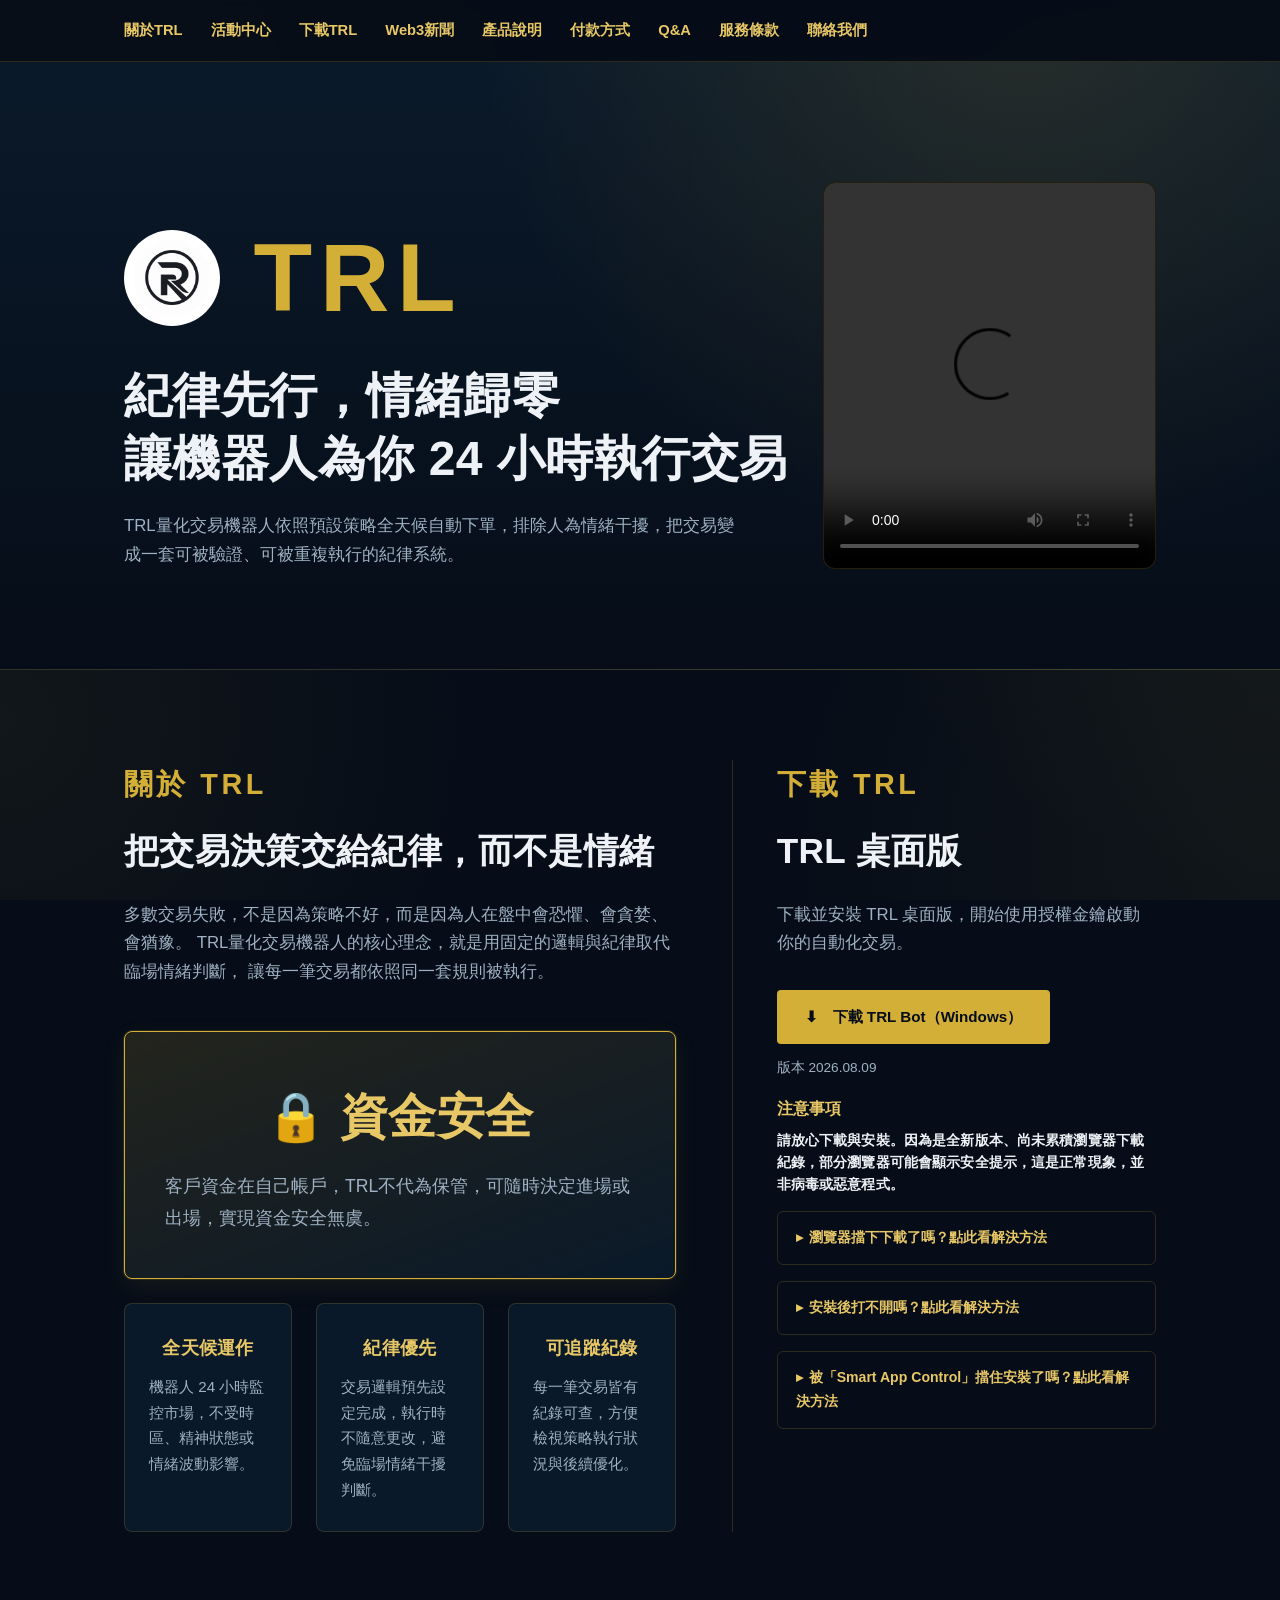
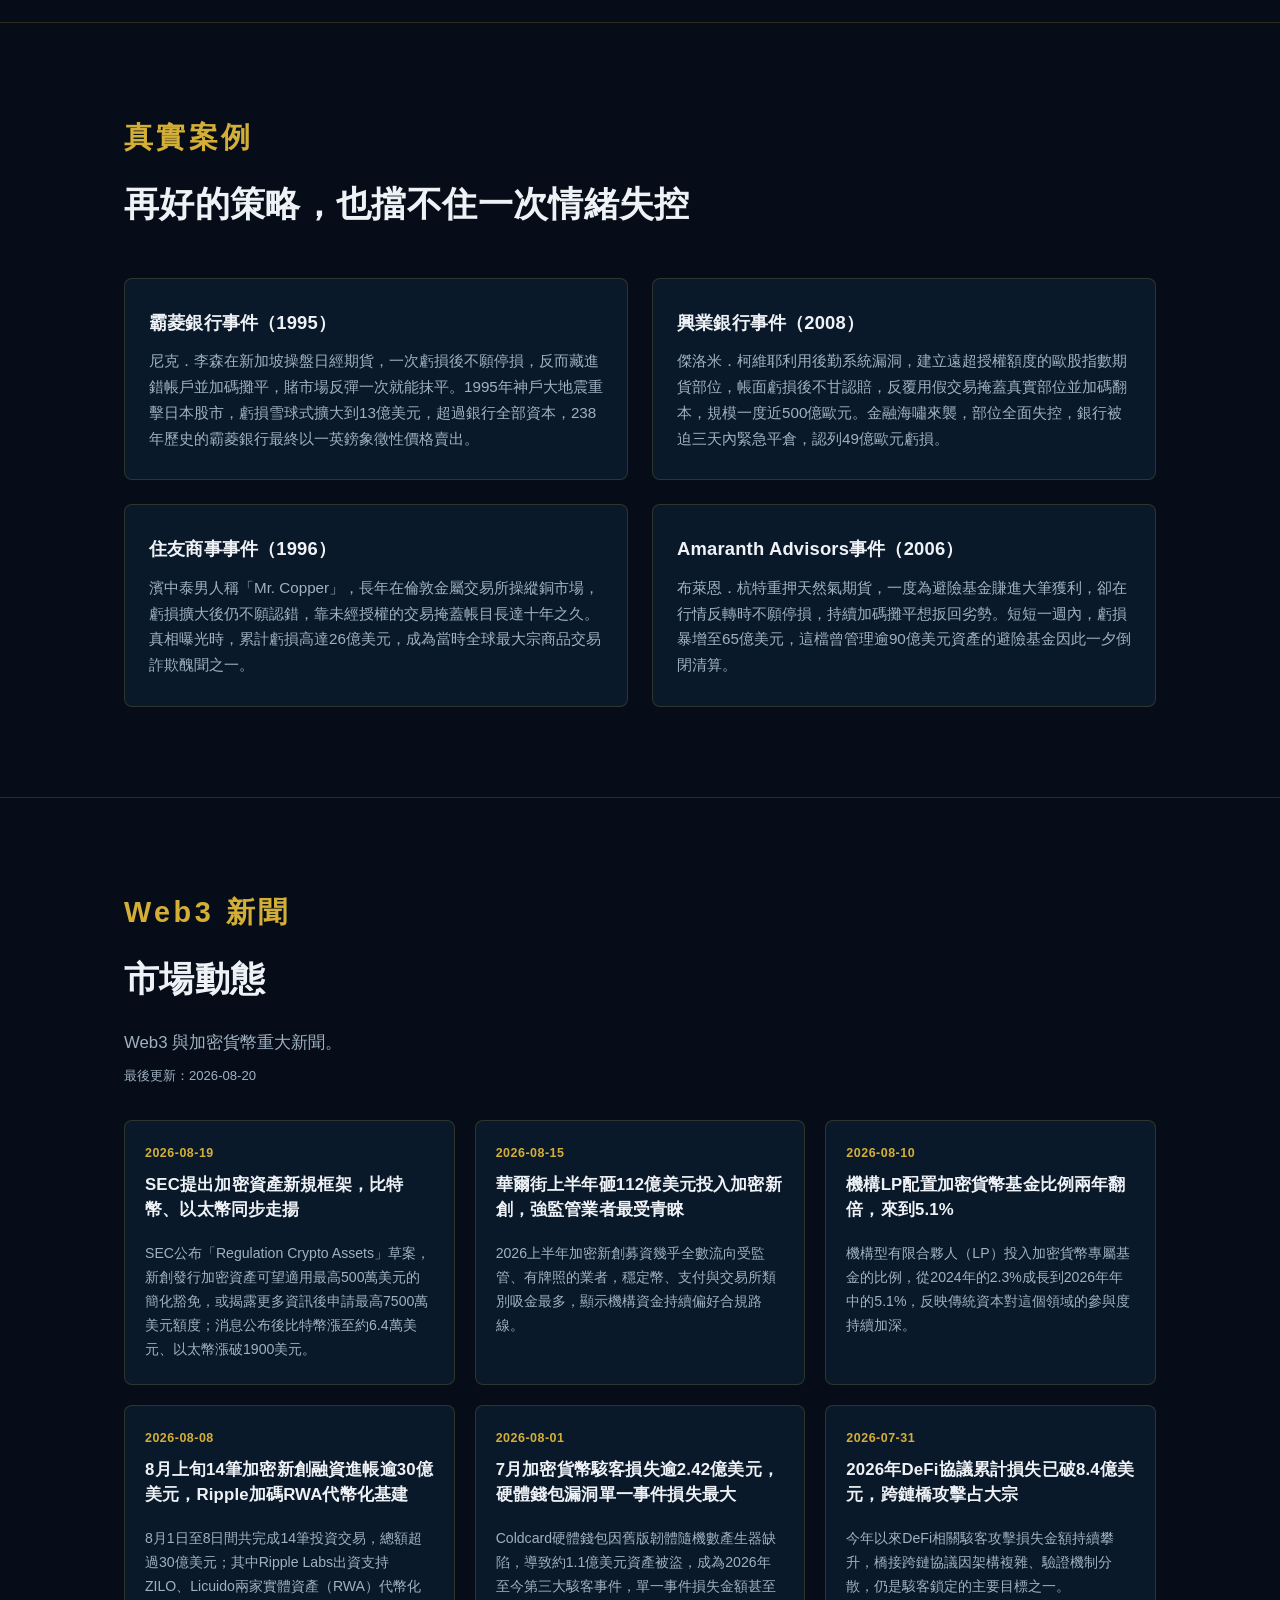
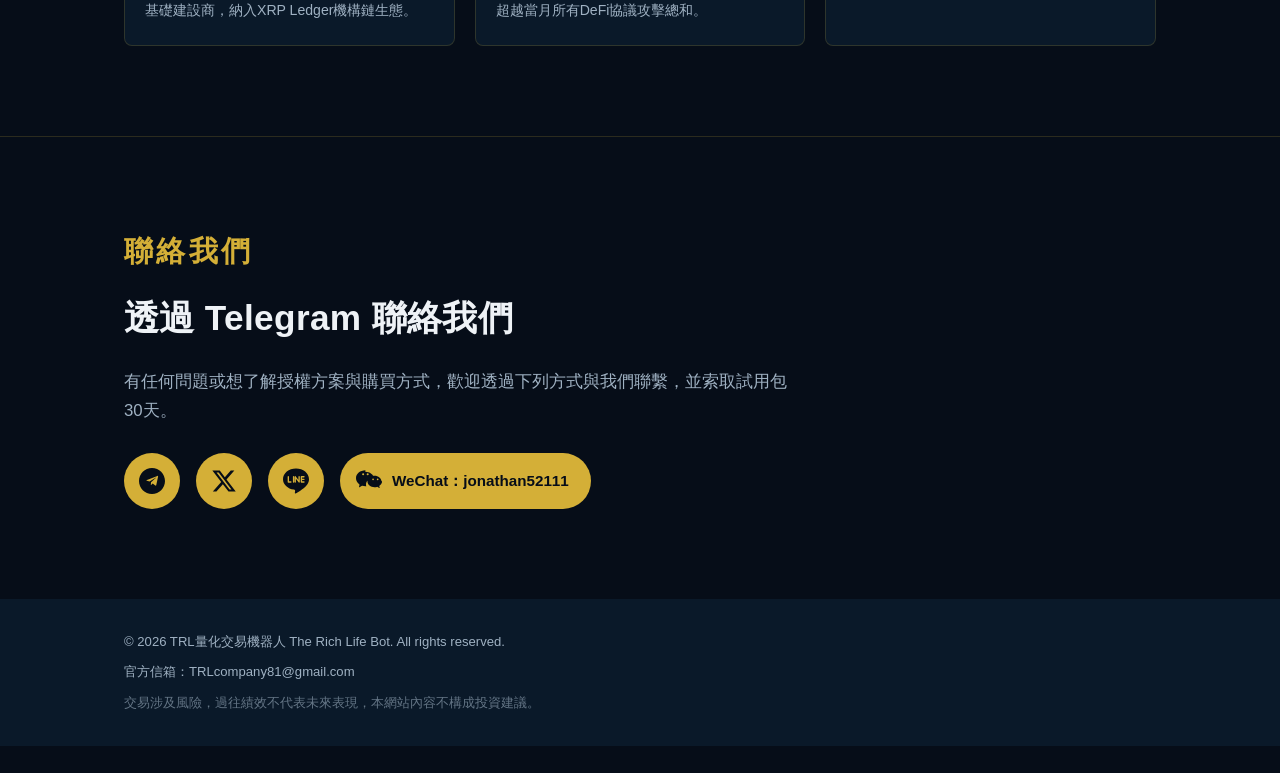
==== index.html @ 34f5e149 "feat: track tutorial video play count via pageview-counter Worker" ====
<!DOCTYPE html>
<html lang="zh-Hant">
<head>
<meta charset="UTF-8">
<meta name="viewport" content="width=device-width, initial-scale=1.0">
<title>TRL量化交易機器人 | The Rich Life Bot</title>
<meta name="description" content="TRL量化交易機器人 — 24小時自動交易，依照預設策略全天候自動下單，紀律執行、排除人為情緒干擾，提供現貨交易自動化與24小時監控服務。">
<meta name="keywords" content="TRL,量化交易,交易機器人,自動交易,現貨交易機器人,24小時交易,加密貨幣機器人,紀律交易,The Rich Life Bot">
<meta name="author" content="TRL The Rich Life Bot">
<meta name="robots" content="index, follow">
<link rel="canonical" href="https://trlbot.com/">

<!-- 安全性設定：GitHub Pages 不能自訂 HTTP 標頭，這裡用 meta 版本的 CSP 盡量收緊 -->
<meta http-equiv="Content-Security-Policy" content="
  default-src 'self';
  script-src 'self' https://static.cloudflareinsights.com;
  style-src 'self' https://fonts.googleapis.com;
  font-src https://fonts.gstatic.com;
  img-src 'self' data: https://trl-pageview-counter.trl-eason0801.workers.dev;
  connect-src 'self' https://cloudflareinsights.com;
  object-src 'none';
  base-uri 'self';
  form-action 'self';
  upgrade-insecure-requests;
">
<meta name="referrer" content="strict-origin-when-cross-origin">

<!-- Open Graph（Facebook、LINE、Discord 等分享預覽用）-->
<meta property="og:type" content="website">
<meta property="og:url" content="https://trlbot.com/">
<meta property="og:title" content="TRL量化交易機器人 | The Rich Life Bot">
<meta property="og:description" content="24小時自動交易，紀律先行、情緒歸零。TRL量化交易機器人依照預設策略全天候自動下單，排除人為情緒干擾。">
<meta property="og:image" content="https://trlbot.com/assets/logo.png">
<meta property="og:locale" content="zh_TW">

<!-- Twitter Card -->
<meta name="twitter:card" content="summary">
<meta name="twitter:title" content="TRL量化交易機器人 | The Rich Life Bot">
<meta name="twitter:description" content="24小時自動交易，紀律先行、情緒歸零，排除人為情緒干擾的量化交易機器人。">
<meta name="twitter:image" content="https://trlbot.com/assets/logo.png">

<link rel="icon" href="assets/logo.png" type="image/png">
<link rel="preconnect" href="https://fonts.googleapis.com">
<link rel="preconnect" href="https://fonts.gstatic.com" crossorigin>
<link href="https://fonts.googleapis.com/css2?family=Noto+Sans+TC:wght@400;500;700;900&family=Manrope:wght@400;600;800&display=swap" rel="stylesheet">
<link rel="stylesheet" href="style.css">

<script type="application/ld+json">
{
  "@context": "https://schema.org",
  "@type": "SoftwareApplication",
  "name": "TRL量化交易機器人 The Rich Life Bot",
  "applicationCategory": "FinanceApplication",
  "operatingSystem": "Windows",
  "description": "TRL量化交易機器人依照預設策略全天候自動交易，紀律執行、排除人為情緒干擾，提供現貨交易自動化與24小時監控服務。",
  "url": "https://trlbot.com/"
}
</script>
</head>
<body>

<header class="site-header">
  <div class="container header-inner">
    <nav>
      <a href="#about">關於TRL</a>
      <a href="events.html">活動中心</a>
      <a href="#download">下載TRL</a>
      <a href="#news">Web3新聞</a>
      <a href="product.html">產品說明</a>
      <a href="payment.html">付款方式</a>
      <a href="qa.html">Q&amp;A</a>
      <a href="terms.html">服務條款</a>
      <a href="#contact">聯絡我們</a>
    </nav>
  </div>
</header>

<section class="hero">
  <div class="container hero-inner">
    <div class="hero-text">
      <div class="hero-brand">
        <img src="assets/logo.png" alt="TRL Logo" class="hero-logo">
        <span class="hero-brand-name">TRL</span>
      </div>
      <h1>紀律先行，情緒歸零<br>讓機器人為你 24 小時執行交易</h1>
      <p class="hero-sub">TRL量化交易機器人依照預設策略全天候自動下單，排除人為情緒干擾，把交易變成一套可被驗證、可被重複執行的紀律系統。</p>
    </div>
    <div class="hero-media">
      <video id="hero-video" class="hero-video" src="assets/trl-tutorial.mp4" controls preload="metadata" playsinline></video>
    </div>
  </div>
</section>

<section id="about" class="about">
  <div class="container">
    <div class="about-download-grid">
      <div class="about-col">
        <p class="eyebrow">關於 TRL</p>
        <h2>把交易決策交給紀律，而不是情緒</h2>
        <p class="section-lead">
          多數交易失敗，不是因為策略不好，而是因為人在盤中會恐懼、會貪婪、會猶豫。
          TRL量化交易機器人的核心理念，就是用固定的邏輯與紀律取代臨場情緒判斷，
          讓每一筆交易都依照同一套規則被執行。
        </p>
        <div class="value-grid">
          <div class="value-card value-card-highlight">
            <h3>資金安全</h3>
            <p>客戶資金在自己帳戶，TRL不代為保管，可隨時決定進場或出場，實現資金安全無虞。</p>
          </div>
          <div class="value-card">
            <h3>全天候運作</h3>
            <p>機器人 24 小時監控市場，不受時區、精神狀態或情緒波動影響。</p>
          </div>
          <div class="value-card">
            <h3>紀律優先</h3>
            <p>交易邏輯預先設定完成，執行時不隨意更改，避免臨場情緒干擾判斷。</p>
          </div>
          <div class="value-card">
            <h3>可追蹤紀錄</h3>
            <p>每一筆交易皆有紀錄可查，方便檢視策略執行狀況與後續優化。</p>
          </div>
        </div>
      </div>
      <div class="download-col" id="download">
        <p class="eyebrow">下載 TRL</p>
        <h2>TRL 桌面版</h2>
        <p class="section-lead">下載並安裝 TRL 桌面版，開始使用授權金鑰啟動你的自動化交易。</p>
        <div class="download-cta">
          <a href="https://trl-download-counter.trl-eason0801.workers.dev/download" class="btn btn-primary">⬇　下載 TRL Bot（Windows）</a>
          <p class="download-meta">版本 2026.08.09</p>
          <p class="download-notice-label">注意事項</p>
          <p class="download-note">請放心下載與安裝。因為是全新版本、尚未累積瀏覽器下載紀錄，部分瀏覽器可能會顯示安全提示，這是正常現象，並非病毒或惡意程式。</p>
          <details class="download-help">
            <summary>瀏覽器擋下下載了嗎？點此看解決方法</summary>
            <div class="download-help-body">
              <p><strong>Edge：</strong>下載列點選檔案旁的「...」或箭頭 →「保留」；若執行時跳出「Windows 已保護您的電腦」，點左下角「其他資訊」→「仍要執行」即可。</p>
              <p><strong>Chrome：</strong>下載列點選檔案旁的箭頭 →「保留」或「仍要下載」。</p>
              <p><strong>Firefox：</strong>下載提示選擇「保留檔案」；若已被封鎖，點右上角下載圖示（或 Ctrl+Shift+Y 開啟「程式庫」→「下載」），找到檔案後點「允許下載」。</p>
            </div>
          </details>
          <details class="download-help">
            <summary>安裝後打不開嗎？點此看解決方法</summary>
            <div class="download-help-body">
              <p><strong>方法一：解除封鎖（最快）</strong><br>
              打開 C:\Program Files\TRL Bot\　→　右鍵點 TRL_Bot.exe →「內容」　→　右下角看到「解除封鎖」核取方塊　→　勾起來 →「套用」　→　重新啟動程式。</p>
              <p><strong>方法二：關閉 Smart App Control（Windows 11 才有）</strong><br>
              開始 → 搜尋「Windows 安全性」　→「應用程式與瀏覽器控制」→「Smart App Control 設定」　→　改成「關閉」　→　重新安裝／啟動。</p>
              <p><strong>方法三：防毒軟體排除</strong><br>
              如果有安裝卡巴斯基、McAfee 等第三方防毒，把 C:\Program Files\TRL Bot\ 整個資料夾加入白名單。</p>
            </div>
          </details>
          <details class="download-help">
            <summary>被「Smart App Control」擋住安裝了嗎？點此看解決方法</summary>
            <div class="download-help-body">
              <p>執行安裝檔時如果跳出「這個應用程式已封鎖」或提示 Smart App Control 已阻止，代表 Windows 11 的智慧應用程式控制把安裝檔判定為未知來源而擋下，需要先關閉這個功能才能安裝：</p>
              <p><strong>步驟：</strong><br>
              開始 → 搜尋「Windows 安全性」 → 「應用程式與瀏覽器控制」 → 「Smart App Control 設定」 → 改成「關閉」。</p>
              <p>⚠ 關閉後請重新下載一次安裝檔再執行（已被擋下的舊檔案可能仍標記為封鎖），另外 Smart App Control 關閉後無法再重新開啟，只能透過「重灌 Windows」恢復，這是微軟的限制，並非本軟體造成。</p>
            </div>
          </details>
        </div>
      </div>
    </div>
  </div>
</section>

<section id="services" class="services">
  <div class="container">
    <p class="eyebrow">真實案例</p>
    <h2>再好的策略，也擋不住一次情緒失控</h2>
    <div class="service-grid">
      <div class="service-card">
        <h3>霸菱銀行事件（1995）</h3>
        <p>尼克．李森在新加坡操盤日經期貨，一次虧損後不願停損，反而藏進錯帳戶並加碼攤平，賭市場反彈一次就能抹平。1995年神戶大地震重擊日本股市，虧損雪球式擴大到13億美元，超過銀行全部資本，238年歷史的霸菱銀行最終以一英鎊象徵性價格賣出。</p>
      </div>
      <div class="service-card">
        <h3>興業銀行事件（2008）</h3>
        <p>傑洛米．柯維耶利用後勤系統漏洞，建立遠超授權額度的歐股指數期貨部位，帳面虧損後不甘認賠，反覆用假交易掩蓋真實部位並加碼翻本，規模一度近500億歐元。金融海嘯來襲，部位全面失控，銀行被迫三天內緊急平倉，認列49億歐元虧損。</p>
      </div>
      <div class="service-card">
        <h3>住友商事事件（1996）</h3>
        <p>濱中泰男人稱「Mr. Copper」，長年在倫敦金屬交易所操縱銅市場，虧損擴大後仍不願認錯，靠未經授權的交易掩蓋帳目長達十年之久。真相曝光時，累計虧損高達26億美元，成為當時全球最大宗商品交易詐欺醜聞之一。</p>
      </div>
      <div class="service-card">
        <h3>Amaranth Advisors事件（2006）</h3>
        <p>布萊恩．杭特重押天然氣期貨，一度為避險基金賺進大筆獲利，卻在行情反轉時不願停損，持續加碼攤平想扳回劣勢。短短一週內，虧損暴增至65億美元，這檔曾管理逾90億美元資產的避險基金因此一夕倒閉清算。</p>
      </div>
    </div>
  </div>
</section>


<section id="news" class="news">
  <div class="container">
    <p class="eyebrow">Web3 新聞</p>
    <h2>市場動態</h2>
    <p class="section-lead">Web3 與加密貨幣重大新聞。</p>
    <p id="news-updated" class="news-updated"></p>
    <div id="news-list" class="news-list">
      <p class="news-loading">新聞載入中...</p>
    </div>
  </div>
</section>

<section id="contact" class="contact">
  <div class="container">
    <p class="eyebrow">聯絡我們</p>
    <h2>透過 Telegram 聯絡我們</h2>
    <p class="section-lead">有任何問題或想了解授權方案與購買方式，歡迎透過下列方式與我們聯繫，並索取試用包30天。</p>
    <div class="contact-icon-row">
      <a href="https://telegram.me/TRLcompany" target="_blank" rel="noopener noreferrer" class="contact-icon" aria-label="Telegram：@TRLcompany" title="Telegram：@TRLcompany">
        <svg viewBox="0 0 24 24" aria-hidden="true"><path d="M12 0C5.373 0 0 5.373 0 12s5.373 12 12 12 12-5.373 12-12S18.627 0 12 0zm5.568 8.16-1.61 7.59c-.12.54-.44.67-.89.42l-2.46-1.81-1.19 1.14c-.13.13-.24.24-.5.24l.18-2.52 4.6-4.15c.2-.18-.04-.28-.31-.1l-5.68 3.58-2.45-.77c-.53-.17-.54-.53.11-.78l9.57-3.69c.44-.17.83.11.69.79z"/></svg>
      </a>
      <a href="https://x.com/TRLcompany" target="_blank" rel="noopener noreferrer" class="contact-icon" aria-label="X（Twitter）：@TRLcompany" title="X（Twitter）：@TRLcompany">
        <svg viewBox="0 0 24 24" aria-hidden="true"><path d="M18.244 2.25h3.308l-7.227 8.26 8.502 11.24H16.17l-5.214-6.817L4.99 21.75H1.68l7.73-8.835L1.254 2.25H8.08l4.713 6.231zm-1.161 17.52h1.833L7.084 4.126H5.117z"/></svg>
      </a>
      <a href="https://line.me/ti/p/~jonathan5211" target="_blank" rel="noopener noreferrer" class="contact-icon" aria-label="LINE：jonathan5211" title="LINE：jonathan5211">
        <svg viewBox="0 0 24 24" aria-hidden="true"><path d="M19.365 9.863c.349 0 .63.285.63.631 0 .345-.281.63-.63.63H17.61v1.125h1.755c.349 0 .63.283.63.63 0 .344-.281.629-.63.629h-2.386c-.345 0-.627-.285-.627-.629V8.108c0-.345.282-.63.63-.63h2.386c.346 0 .627.285.627.63 0 .349-.281.63-.63.63H17.61v1.125h1.755zm-3.855 3.016c0 .27-.174.51-.432.596-.064.021-.133.031-.199.031-.211 0-.391-.09-.51-.25l-2.443-3.317v2.94c0 .344-.279.629-.631.629-.346 0-.626-.285-.626-.629V8.108c0-.27.173-.51.43-.595.06-.023.136-.033.194-.033.195 0 .375.104.495.254l2.462 3.33V8.108c0-.345.282-.63.63-.63.345 0 .63.285.63.63v4.771zm-5.741.63c-.346 0-.627-.285-.627-.629V8.108c0-.345.281-.63.63-.63.345 0 .627.285.627.63v4.771c0 .344-.282.629-.63.629zm-2.466 0H4.917c-.345 0-.63-.285-.63-.629V8.108c0-.345.285-.63.63-.63.348 0 .63.285.63.63v4.141h1.756c.348 0 .629.283.629.63 0 .344-.282.629-.629.629M24 10.314C24 4.943 18.615.572 12 .572S0 4.943 0 10.314c0 4.811 4.27 8.842 10.035 9.608.391.082.923.258 1.058.59.12.301.079.766.038 1.08l-.164 1.02c-.045.301-.24 1.186 1.049.645 1.291-.539 6.916-4.078 9.436-6.975C23.176 14.393 24 12.458 24 10.314"/></svg>
      </a>
      <span class="contact-icon contact-icon-labeled" title="請在 WeChat 中搜尋此 ID 加好友">
        <svg viewBox="0 0 24 24" aria-hidden="true"><path d="M8.691 2.188C3.891 2.188 0 5.476 0 9.53c0 2.212 1.17 4.203 3.002 5.55a.59.59 0 0 1 .213.665l-.39 1.48c-.019.07-.048.141-.048.213 0 .163.13.295.29.295a.326.326 0 0 0 .167-.054l1.903-1.114a.864.864 0 0 1 .717-.098 10.16 10.16 0 0 0 2.837.403c.276 0 .543-.027.815-.05-.163-.506-.257-1.036-.257-1.583 0-3.16 2.94-5.727 6.573-5.727.288 0 .565.02.842.052-.418-3.36-3.877-6.036-8.088-6.036zm-2.096 4.5a.937.937 0 1 1 0-1.874.937.937 0 0 1 0 1.874zm4.199 0a.937.937 0 1 1 0-1.874.937.937 0 0 1 0 1.874zm12.71 5.834c0-2.907-2.888-5.263-6.452-5.263-3.573 0-6.457 2.356-6.457 5.263 0 2.91 2.884 5.264 6.457 5.264a7.94 7.94 0 0 0 2.322-.343.68.68 0 0 1 .565.077l1.556.902a.245.245 0 0 0 .13.043c.13 0 .234-.106.234-.235 0-.058-.024-.117-.038-.176l-.32-1.2a.475.475 0 0 1 .17-.531c1.55-1.14 2.559-2.803 2.559-4.801zM15.75 11.24a.784.784 0 1 1 0-1.568.784.784 0 0 1 0 1.568zm4.24 0a.784.784 0 1 1 0-1.568.784.784 0 0 1 0 1.568z"/></svg>
        <span class="contact-icon-label">WeChat：jonathan52111</span>
      </span>
    </div>
  </div>
</section>

<footer class="site-footer">
  <div class="container footer-inner">
    <span>&copy; 2026 TRL量化交易機器人 The Rich Life Bot. All rights reserved.</span>
    <span class="footer-email">官方信箱：<a href="mailto:TRLcompany81@gmail.com">TRLcompany81@gmail.com</a></span>
    <span class="disclaimer">交易涉及風險，過往績效不代表未來表現，本網站內容不構成投資建議。</span>
  </div>
</footer>

<script src="news.js" defer></script>
<script src="hero-video-track.js" defer></script>
<script type="module" src="https://static.cloudflareinsights.com/beacon.min.js" data-cf-beacon='{"token": "7a9d384282ed4777ae6901e24f2472e9"}'></script>
<img src="https://trl-pageview-counter.trl-eason0801.workers.dev/hit?path=/" width="1" height="1" alt="" style="position:absolute;">
</body>
</html>
---- style.css ----
:root {
  --navy-950: #060d18;
  --navy-900: #0a1929;
  --navy-800: #0f2337;
  --navy-700: #16324c;
  --gold-500: #d4af37;
  --gold-400: #e8c766;
  --text-primary: #eef2f6;
  --text-muted: #9fb1c2;
  --border-soft: rgba(212, 175, 55, 0.18);
  --font-display: 'Noto Sans TC', 'Manrope', sans-serif;
}

* { box-sizing: border-box; margin: 0; padding: 0; }

html { scroll-behavior: smooth; }

body {
  font-family: var(--font-display);
  background:
    radial-gradient(circle at 0% 15%, rgba(212, 175, 55, 0.09), transparent 35%),
    radial-gradient(circle at 100% 45%, rgba(212, 175, 55, 0.07), transparent 35%),
    radial-gradient(circle at 0% 80%, rgba(212, 175, 55, 0.06), transparent 32%),
    radial-gradient(circle at 100% 95%, rgba(212, 175, 55, 0.06), transparent 32%),
    var(--navy-950);
  background-attachment: fixed;
  color: var(--text-primary);
  line-height: 1.7;
}

.container {
  max-width: 1080px;
  margin: 0 auto;
  padding: 0 24px;
}

a { color: inherit; text-decoration: none; }

.eyebrow {
  color: var(--gold-500);
  font-weight: 700;
  letter-spacing: 0.12em;
  font-size: 1.8rem;
  margin-bottom: 12px;
}

h1, h2, h3 {
  font-weight: 900;
  letter-spacing: 0.01em;
}

h1 { font-size: clamp(2rem, 4vw, 3rem); line-height: 1.3; }
h2 { font-size: clamp(1.6rem, 3vw, 2.2rem); margin-bottom: 20px; }
h3 { font-size: 1.15rem; margin-bottom: 10px; }

.section-lead {
  color: var(--text-muted);
  max-width: 680px;
  font-size: 1.05rem;
}

/* Header */
.site-header {
  position: sticky;
  top: 0;
  z-index: 20;
  background: rgba(6, 13, 24, 0.85);
  backdrop-filter: blur(8px);
  border-bottom: 1px solid var(--border-soft);
}

.header-inner {
  display: flex;
  align-items: center;
  justify-content: space-between;
  padding: 18px 24px;
}

.logo {
  font-weight: 900;
  font-size: 1.2rem;
  letter-spacing: 0.05em;
}

.logo span {
  color: var(--gold-500);
  font-weight: 500;
  font-size: 0.85rem;
  margin-left: 6px;
}

nav { display: flex; gap: 28px; }
nav a {
  color: var(--gold-400);
  font-weight: 700;
  font-size: 0.92rem;
  transition: color 0.2s;
}
nav a:hover { color: var(--gold-500); }

/* Hero */
.hero {
  padding: 120px 0 100px;
  background:
    radial-gradient(circle at 80% -10%, rgba(212, 175, 55, 0.14), transparent 45%),
    linear-gradient(180deg, var(--navy-900), var(--navy-950));
  border-bottom: 1px solid var(--border-soft);
}

.hero-inner {
  display: grid;
  grid-template-columns: 2fr 1fr;
  gap: 32px;
  align-items: stretch;
}

.hero-text {
  display: flex;
  flex-direction: column;
  justify-content: center;
}

.hero-media {
  display: flex;
}

.hero-video {
  width: 100%;
  height: 100%;
  min-height: 320px;
  object-fit: contain;
  border: 1px solid var(--border-soft);
  border-radius: 12px;
  background: #000;
}

.hero-brand {
  display: flex;
  align-items: center;
  gap: 0.35em;
  margin: 14px 0 6px;
  font-size: clamp(4rem, 8vw, 6rem);
}

.hero-logo {
  width: 1em;
  height: 1em;
  border-radius: 50%;
  background: #fff;
  padding: 0.1em;
}

.hero-brand-name {
  font-weight: 900;
  font-size: 1em;
  letter-spacing: 0.08em;
  color: var(--gold-500);
}

.hero-sub {
  margin-top: 22px;
  max-width: 620px;
  color: var(--text-muted);
  font-size: 1.05rem;
}

.hero-cta {
  margin-top: 36px;
  display: flex;
  gap: 16px;
  flex-wrap: wrap;
}

.btn {
  display: inline-block;
  padding: 14px 28px;
  border-radius: 4px;
  font-weight: 700;
  font-size: 0.95rem;
  transition: all 0.2s;
}

.btn-primary {
  background: var(--gold-500);
  color: var(--navy-950);
}
.btn-primary:hover { background: var(--gold-400); }

.btn-outline {
  border: 1px solid var(--border-soft);
  color: var(--text-primary);
}
.btn-outline:hover { border-color: var(--gold-500); color: var(--gold-400); }

/* About */
.about, .services, .news, .payment, .contact {
  padding: 90px 0;
  border-bottom: 1px solid var(--border-soft);
}

.about-download-grid {
  display: grid;
  grid-template-columns: 1.3fr 1fr;
  gap: 56px;
}

.download-col {
  border-left: 1px solid var(--border-soft);
  padding-left: 44px;
}

.download-col .section-lead {
  max-width: none;
}

/* News */
.news-updated {
  margin-top: 8px;
  color: var(--text-muted);
  font-size: 0.82rem;
}

.news-list {
  display: grid;
  grid-template-columns: repeat(auto-fit, minmax(280px, 1fr));
  gap: 20px;
  margin-top: 32px;
}

.news-loading {
  color: var(--text-muted);
  grid-column: 1 / -1;
}

.news-card {
  background: var(--navy-900);
  border: 1px solid var(--border-soft);
  border-radius: 8px;
  padding: 22px 20px;
  display: flex;
  flex-direction: column;
}

.news-date {
  color: var(--gold-500);
  font-size: 0.78rem;
  font-weight: 700;
  letter-spacing: 0.04em;
}

.news-title {
  margin-top: 8px;
  font-size: 1.05rem;
  font-weight: 900;
  color: var(--text-primary);
  line-height: 1.5;
}

.news-summary {
  margin-top: 10px;
  color: var(--text-muted);
  font-size: 0.88rem;
  line-height: 1.7;
  flex: 1;
}

.news-source {
  margin-top: 14px;
  font-size: 0.82rem;
  font-weight: 700;
  color: var(--gold-400);
}

.news-source:hover {
  color: var(--gold-500);
}

/* Payment */
.nav-active {
  color: var(--gold-400) !important;
}

.payment-page {
  padding-top: 140px;
  min-height: calc(100vh - 90px);
}

.payment-subtitle {
  margin-top: 56px;
}

.plan-grid {
  display: grid;
  grid-template-columns: repeat(auto-fit, minmax(200px, 1fr));
  gap: 24px;
  margin-top: 36px;
  max-width: 900px;
}

.plan-card {
  display: block;
  width: 100%;
  text-align: left;
  background: var(--navy-900);
  border: 1px solid var(--border-soft);
  border-radius: 10px;
  padding: 28px 26px;
  cursor: pointer;
  font-family: inherit;
  color: inherit;
  transition: all 0.2s;
}

.plan-card:hover {
  border-color: var(--gold-500);
}

.plan-card.selected {
  background: linear-gradient(160deg, rgba(212, 175, 55, 0.14), var(--navy-900));
  border-color: var(--gold-500);
  box-shadow: 0 0 0 1px rgba(212, 175, 55, 0.15), 0 8px 24px rgba(212, 175, 55, 0.08);
}

.plan-card h3 {
  position: relative;
}

.plan-badge {
  display: inline-block;
  margin-left: 8px;
  padding: 2px 8px;
  border-radius: 4px;
  background: var(--gold-500);
  color: var(--navy-950);
  font-size: 0.7rem;
  font-weight: 700;
  vertical-align: middle;
}

.plan-card.selected h3 {
  color: var(--gold-400);
}

.plan-card.selected h3::after {
  content: "✓ 已選擇";
  float: right;
  font-size: 0.8rem;
  font-weight: 700;
  color: var(--gold-400);
}

.plan-price-row {
  margin-top: 10px;
  display: flex;
  align-items: flex-end;
  gap: 8px;
}

.plan-price-sale {
  font-size: 1.9rem;
  font-weight: 900;
  color: var(--gold-500);
  line-height: 1;
}

.plan-price-original {
  font-size: 0.85rem;
  color: var(--text-muted);
  text-decoration: line-through;
  line-height: 1;
  margin-bottom: 2px;
}

.plan-desc {
  margin-top: 10px;
  color: var(--text-muted);
  font-size: 0.9rem;
  line-height: 1.6;
}

/* Product */
.product-page {
  padding-top: 140px;
  padding-bottom: 90px;
}

.product-grid {
  display: grid;
  grid-template-columns: 1.2fr 1fr;
  gap: 56px;
  margin-top: 36px;
}

.product-media-col {
  border-left: 1px solid var(--border-soft);
  padding-left: 44px;
}

.product-media-placeholder {
  height: 100%;
  min-height: 360px;
  display: flex;
  flex-direction: column;
  align-items: center;
  justify-content: center;
  gap: 12px;
  background: var(--navy-900);
  border: 1px dashed var(--border-soft);
  border-radius: 12px;
  color: var(--text-muted);
  font-size: 0.95rem;
}

.product-media-placeholder span {
  font-size: 2.6rem;
}

.product-gallery {
  display: grid;
  grid-template-columns: repeat(2, 1fr);
  gap: 16px;
}

.gallery-thumb {
  display: block;
  padding: 0;
  border: 1px solid var(--border-soft);
  border-radius: 8px;
  background: var(--navy-900);
  overflow: hidden;
  cursor: pointer;
  transition: all 0.2s;
  font-family: inherit;
}

.gallery-thumb:hover {
  border-color: var(--gold-500);
  transform: translateY(-2px);
}

.gallery-thumb img {
  display: block;
  width: 100%;
  height: 130px;
  object-fit: cover;
  object-position: top;
}

.gallery-caption {
  display: block;
  padding: 8px 10px;
  color: var(--text-muted);
  font-size: 0.82rem;
  font-weight: 700;
  border-top: 1px solid var(--border-soft);
}

.lightbox {
  position: fixed;
  inset: 0;
  z-index: 100;
  background: rgba(6, 13, 24, 0.92);
  display: flex;
  align-items: center;
  justify-content: center;
  padding: 40px;
}

.lightbox[hidden] {
  display: none;
}

.lightbox img {
  max-width: 100%;
  max-height: 100%;
  border-radius: 8px;
  border: 1px solid var(--border-soft);
}

.lightbox-close {
  position: absolute;
  top: 24px;
  right: 32px;
  width: 44px;
  height: 44px;
  border-radius: 50%;
  border: 1px solid var(--border-soft);
  background: var(--navy-900);
  color: var(--text-primary);
  font-size: 1.2rem;
  cursor: pointer;
}

.lightbox-close:hover {
  border-color: var(--gold-500);
  color: var(--gold-400);
}

.product-subhead {
  margin-top: 44px;
  margin-bottom: 6px;
  color: var(--gold-400);
  font-size: 1.2rem;
}

.product-media-title {
  margin-top: 0;
  margin-bottom: 16px;
}

.feature-list {
  margin-top: 20px;
  display: flex;
  flex-direction: column;
  gap: 22px;
}

.feature-item {
  display: flex;
  gap: 16px;
  align-items: flex-start;
}

.feature-icon {
  flex-shrink: 0;
  font-size: 1.6rem;
  line-height: 1.4;
}

.feature-item h4 {
  font-size: 1rem;
  font-weight: 900;
  color: var(--text-primary);
  margin-bottom: 4px;
}

.feature-item p {
  color: var(--text-muted);
  font-size: 0.92rem;
  line-height: 1.7;
}

.reason-list {
  margin-top: 20px;
  display: flex;
  flex-direction: column;
  gap: 20px;
}

.reason-item {
  background: var(--navy-900);
  border: 1px solid var(--border-soft);
  border-radius: 8px;
  padding: 20px 22px;
}

.reason-item h4 {
  font-size: 0.98rem;
  font-weight: 900;
  color: var(--gold-400);
  margin-bottom: 8px;
  line-height: 1.6;
}

.reason-item p {
  color: var(--text-muted);
  font-size: 0.92rem;
  line-height: 1.7;
}

.product-closing {
  margin-top: 30px;
  padding: 22px 24px;
  background: linear-gradient(160deg, rgba(212, 175, 55, 0.14), var(--navy-900));
  border: 1px solid var(--gold-500);
  border-radius: 8px;
  color: var(--gold-400);
  font-weight: 700;
  font-size: 1rem;
  line-height: 1.8;
}

/* Q&A */
.qa-page {
  padding-top: 140px;
  padding-bottom: 90px;
  min-height: calc(100vh - 90px);
}

.qa-list {
  margin-top: 40px;
  max-width: 780px;
  border-top: 1px solid var(--border-soft);
}

.qa-item {
  border-bottom: 1px solid var(--border-soft);
}

.qa-question {
  width: 100%;
  display: flex;
  justify-content: space-between;
  align-items: center;
  gap: 20px;
  background: none;
  border: none;
  color: var(--text-primary);
  font-family: inherit;
  font-size: 1.05rem;
  font-weight: 700;
  text-align: left;
  padding: 24px 4px;
  cursor: pointer;
}

.qa-question:hover {
  color: var(--gold-400);
}

.qa-toggle-icon {
  flex-shrink: 0;
  color: var(--gold-500);
  font-size: 1.4rem;
  font-weight: 400;
  line-height: 1;
  transition: transform 0.25s ease;
}

.qa-item.open .qa-toggle-icon {
  transform: rotate(45deg);
}

.qa-answer {
  max-height: 0;
  overflow: hidden;
  transition: max-height 0.3s ease;
}

.qa-answer p {
  color: var(--text-muted);
  font-size: 0.95rem;
  line-height: 1.8;
  padding: 0 4px 24px;
}

.qa-item.open .qa-answer {
  max-height: 400px;
}

.announcement-list {
  margin-top: 40px;
  max-width: 780px;
  display: flex;
  flex-direction: column;
  align-items: flex-start;
  gap: 16px;
}

.announcement-empty {
  padding: 40px 0;
  color: var(--text-muted);
  text-align: center;
  border: 1px dashed var(--border-soft);
  border-radius: 8px;
}

.announcement-card {
  display: block;
  background: var(--navy-900);
  border: 1px solid var(--gold-500);
  border-radius: 10px;
  padding: 32px 28px;
  box-shadow: 0 0 0 1px rgba(212, 175, 55, 0.15), 0 8px 24px rgba(212, 175, 55, 0.08);
}

a.announcement-card {
  display: flex;
  align-items: center;
  gap: 16px;
  width: 100%;
  padding: 16px 24px;
  cursor: pointer;
  transition: border-color 0.2s, transform 0.2s;
}
a.announcement-card:hover {
  border-color: var(--gold-400);
  transform: translateY(-2px);
}
a.announcement-card .announcement-title {
  margin-top: 0;
  white-space: nowrap;
}

.announcement-divider {
  width: 1px;
  height: 20px;
  flex-shrink: 0;
  background: var(--border-soft);
}

.announcement-date {
  color: var(--gold-500);
  font-size: 1.2rem;
  font-weight: 700;
  letter-spacing: 0.04em;
}

.announcement-title {
  margin-top: 8px;
  font-size: 1.4rem;
  color: var(--gold-400);
}

.announcement-lead {
  color: var(--text-muted);
  margin-top: 6px;
  margin-bottom: 18px;
}

.announcement-banner {
  display: block;
  width: calc(100% + 56px);
  height: auto;
  margin: 0 -28px 20px;
  border-radius: 8px;
  border: 1px solid var(--border-soft);
}

.pagination {
  display: flex;
  gap: 8px;
  flex-wrap: wrap;
  margin-top: 32px;
}

.pagination-btn {
  min-width: 40px;
  height: 40px;
  padding: 0 10px;
  border-radius: 8px;
  border: 1px solid var(--border-soft);
  background: transparent;
  color: var(--text-muted);
  font-weight: 700;
  font-family: inherit;
  cursor: pointer;
  transition: border-color 0.2s, color 0.2s, background 0.2s;
}

.pagination-btn:hover {
  border-color: var(--gold-400);
  color: var(--gold-400);
}

.pagination-btn.active {
  background: var(--gold-500);
  border-color: var(--gold-500);
  color: var(--navy-900);
}

.announcement-subhead {
  margin-top: 20px;
  margin-bottom: 8px;
  color: var(--gold-400);
  font-size: 1rem;
  font-weight: 700;
}

.announcement-rules {
  list-style: none;
  margin: 0;
  padding: 0;
}

.announcement-rules li {
  padding: 10px 0;
  border-bottom: 1px solid var(--border-soft);
  color: var(--text-primary);
}

.announcement-rules li:last-child {
  border-bottom: none;
}

.announcement-note {
  margin-top: 14px;
  color: var(--text-muted);
  font-size: 0.9rem;
  line-height: 1.7;
}

.usdt-badge {
  display: inline-block;
  margin-top: 22px;
  padding: 12px 26px;
  border-radius: 999px;
  background: rgba(212, 175, 55, 0.12);
  border: 1px solid var(--border-soft);
  color: var(--gold-400);
  font-weight: 700;
  font-size: 1.05rem;
  letter-spacing: 0.02em;
}

.payment-card {
  margin-top: 44px;
  max-width: 680px;
  background: var(--navy-900);
  border: 1px solid var(--border-soft);
  border-radius: 12px;
  padding: 44px 42px;
}

.payment-label {
  display: block;
  color: var(--text-muted);
  font-size: 1.05rem;
  margin-bottom: 12px;
}

.payment-select {
  width: 100%;
  padding: 18px 20px;
  border-radius: 6px;
  border: 1px solid var(--border-soft);
  background: var(--navy-800);
  color: var(--text-primary);
  font-family: inherit;
  font-size: 1.2rem;
  cursor: pointer;
}

.payment-token-row {
  margin-top: 28px;
}

.token-toggle-group {
  display: flex;
  gap: 12px;
  margin-top: 10px;
}

.token-btn {
  flex: 1;
  padding: 14px 0;
  border-radius: 6px;
  border: 1px solid var(--border-soft);
  background: var(--navy-800);
  color: var(--text-muted);
  font-family: inherit;
  font-size: 1rem;
  font-weight: 700;
  cursor: pointer;
  transition: all 0.2s;
}

.token-btn:hover {
  border-color: var(--gold-500);
  color: var(--gold-400);
}

.token-btn.active {
  background: rgba(212, 175, 55, 0.12);
  border-color: var(--gold-500);
  color: var(--gold-400);
}

.payment-plan-summary {
  margin-top: 28px;
}

.plan-summary-text {
  background: var(--navy-800);
  border: 1px solid var(--border-soft);
  border-radius: 8px;
  padding: 14px 18px;
  font-size: 1.1rem;
  font-weight: 700;
  color: var(--gold-400);
}

.plan-summary-text.plan-summary-empty {
  color: var(--text-muted);
  font-weight: 400;
  font-size: 0.95rem;
}

.payment-address-row {
  margin-top: 36px;
}

.payment-address-box {
  display: flex;
  align-items: center;
  gap: 16px;
  background: var(--navy-800);
  border: 1px solid var(--border-soft);
  border-radius: 6px;
  padding: 20px 22px;
}

.payment-address {
  flex: 1;
  font-family: 'Consolas', monospace;
  font-size: 1.1rem;
  color: var(--gold-400);
  word-break: break-all;
}

.btn-copy {
  flex-shrink: 0;
  padding: 14px 26px;
  border-radius: 6px;
  border: 1px solid var(--border-soft);
  background: var(--navy-700);
  color: var(--text-primary);
  font-size: 1rem;
  font-weight: 700;
  cursor: pointer;
  transition: all 0.2s;
}

.btn-copy:hover {
  border-color: var(--gold-500);
  color: var(--gold-400);
}

.payment-copy-status {
  margin-top: 12px;
  min-height: 1.4em;
  color: var(--gold-400);
  font-size: 1rem;
}

.payment-warning {
  margin-top: 26px;
  color: #e0a05a;
  font-size: 1rem;
  line-height: 1.7;
}

.explorer-link {
  display: block;
  margin-top: 10px;
  color: var(--gold-400);
  font-weight: 700;
  font-size: 0.92rem;
}

.explorer-link:hover {
  color: var(--gold-500);
}

.payment-back {
  display: inline-block;
  margin-top: 32px;
  color: var(--text-muted);
  font-size: 0.95rem;
}

.payment-back:hover {
  color: var(--gold-400);
}

.download-cta {
  margin-top: 32px;
}

.download-meta {
  margin-top: 12px;
  color: var(--text-muted);
  font-size: 0.85rem;
}

.download-notice-label {
  margin-top: 16px;
  color: var(--gold-400);
  font-weight: 900;
  letter-spacing: 0.01em;
  font-size: 1rem;
}

.download-note {
  margin-top: 8px;
  color: var(--text-primary);
  font-weight: 900;
  letter-spacing: 0.01em;
  font-size: 0.85rem;
  line-height: 1.6;
  max-width: 480px;
}

.download-help {
  margin-top: 16px;
  border: 1px solid var(--border-soft);
  border-radius: 6px;
  padding: 14px 18px;
  max-width: 480px;
}

.download-help summary {
  cursor: pointer;
  color: var(--gold-400);
  font-size: 0.88rem;
  font-weight: 600;
  list-style: none;
}

.download-help summary::-webkit-details-marker {
  display: none;
}

.download-help summary::before {
  content: "▸";
  display: inline-block;
  margin-right: 6px;
  transition: transform 0.2s ease;
}

.download-help[open] summary::before {
  transform: rotate(90deg);
}

.download-help-body {
  margin-top: 12px;
  color: var(--text-primary);
  font-weight: 400;
  letter-spacing: normal;
  font-size: 0.84rem;
  line-height: 1.7;
}

.download-help-body p + p {
  margin-top: 8px;
}

.download-help-body strong {
  color: var(--text-primary);
}

.btn-disabled {
  display: inline-block;
  padding: 14px 28px;
  border-radius: 4px;
  font-weight: 700;
  font-size: 0.95rem;
  background: var(--navy-800);
  color: var(--text-muted);
  border: 1px solid var(--border-soft);
  cursor: not-allowed;
}

.value-grid, .service-grid {
  display: grid;
  gap: 24px;
  margin-top: 44px;
}

.value-grid {
  grid-template-columns: repeat(3, 1fr);
}

.service-grid {
  grid-template-columns: repeat(2, 1fr);
}

.value-card h3 {
  text-align: center;
  color: var(--gold-400);
}

.value-card, .service-card {
  background: var(--navy-900);
  border: 1px solid var(--border-soft);
  border-radius: 8px;
  padding: 28px 24px;
}

.value-card-highlight {
  grid-column: 1 / -1;
  background: linear-gradient(160deg, rgba(212, 175, 55, 0.14), var(--navy-900));
  border: 1px solid var(--gold-500);
  box-shadow: 0 0 0 1px rgba(212, 175, 55, 0.15), 0 8px 24px rgba(212, 175, 55, 0.08);
  position: relative;
  padding: 44px 40px;
}

.value-card-highlight h3 {
  color: var(--gold-400);
  font-size: clamp(2rem, 4vw, 3rem);
  margin-bottom: 14px;
  text-align: center;
}

.value-card-highlight h3::before {
  content: "🔒 ";
}

.value-card.value-card-highlight p {
  font-size: 1.1rem;
  line-height: 1.8;
}

.value-card p, .service-card p {
  color: var(--text-muted);
  font-size: 0.95rem;
}

/* Contact */
.contact { border-bottom: none; }

.contact-icon-row {
  display: flex;
  flex-wrap: wrap;
  gap: 16px;
  margin-top: 28px;
}

.contact-icon {
  display: flex;
  align-items: center;
  justify-content: center;
  width: 56px;
  height: 56px;
  border-radius: 50%;
  background: var(--gold-500);
  transition: background 0.2s, transform 0.2s;
  cursor: pointer;
}

.contact-icon:hover {
  background: var(--gold-400);
  transform: translateY(-2px);
}

.contact-icon svg {
  width: 26px;
  height: 26px;
  fill: var(--navy-950);
  flex-shrink: 0;
}

.contact-icon-labeled {
  width: auto;
  height: 56px;
  border-radius: 28px;
  padding: 0 22px 0 16px;
  gap: 10px;
}

.contact-icon-label {
  color: var(--navy-950);
  font-weight: 700;
  font-size: 0.95rem;
  white-space: nowrap;
}

/* Footer */
.site-footer {
  padding: 32px 0;
  background: var(--navy-900);
}

.footer-inner {
  display: flex;
  flex-direction: column;
  gap: 8px;
  color: var(--text-muted);
  font-size: 0.82rem;
}

.disclaimer { color: rgba(159, 177, 194, 0.6); }

.footer-email a {
  color: var(--text-muted);
}
.footer-email a:hover {
  color: var(--gold-400);
}

@media (max-width: 900px) {
  .value-grid { grid-template-columns: repeat(2, 1fr); }
}

@media (max-width: 640px) {
  nav {
    gap: 10px 16px;
    flex-wrap: wrap;
    justify-content: center;
  }
  nav a { white-space: nowrap; font-size: 0.85rem; }
  .hero { padding: 90px 0 70px; }
  .hero-inner { grid-template-columns: 1fr; gap: 32px; }
  .about, .services, .contact { padding: 60px 0; }
  .service-grid { grid-template-columns: 1fr; }
  .value-grid { grid-template-columns: 1fr; }
  .plan-grid { grid-template-columns: 1fr; }
  .about-download-grid { grid-template-columns: 1fr; gap: 40px; }
  .download-col {
    border-left: none;
    border-top: 1px solid var(--border-soft);
    padding-left: 0;
    padding-top: 32px;
  }
  .product-grid { grid-template-columns: 1fr; gap: 32px; }
  .product-media-col {
    border-left: none;
    border-top: 1px solid var(--border-soft);
    padding-left: 0;
    padding-top: 32px;
  }
}
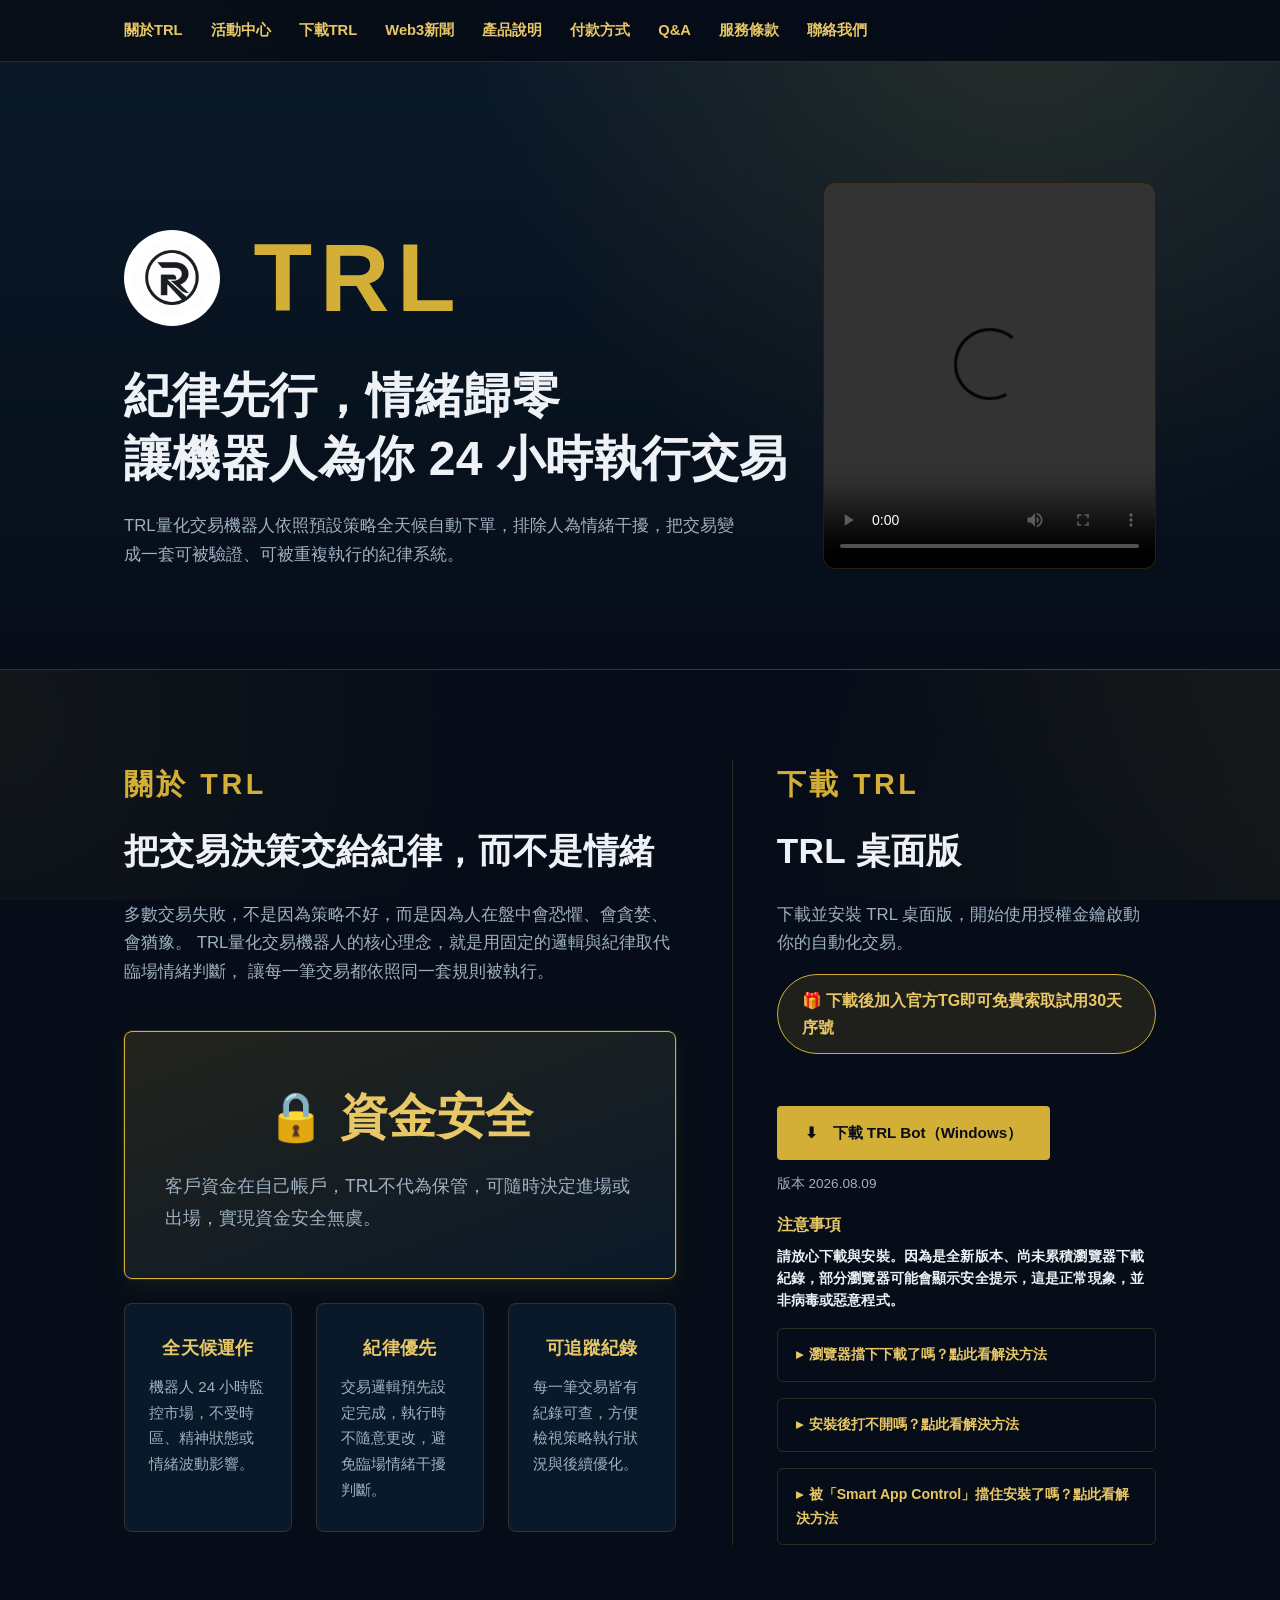
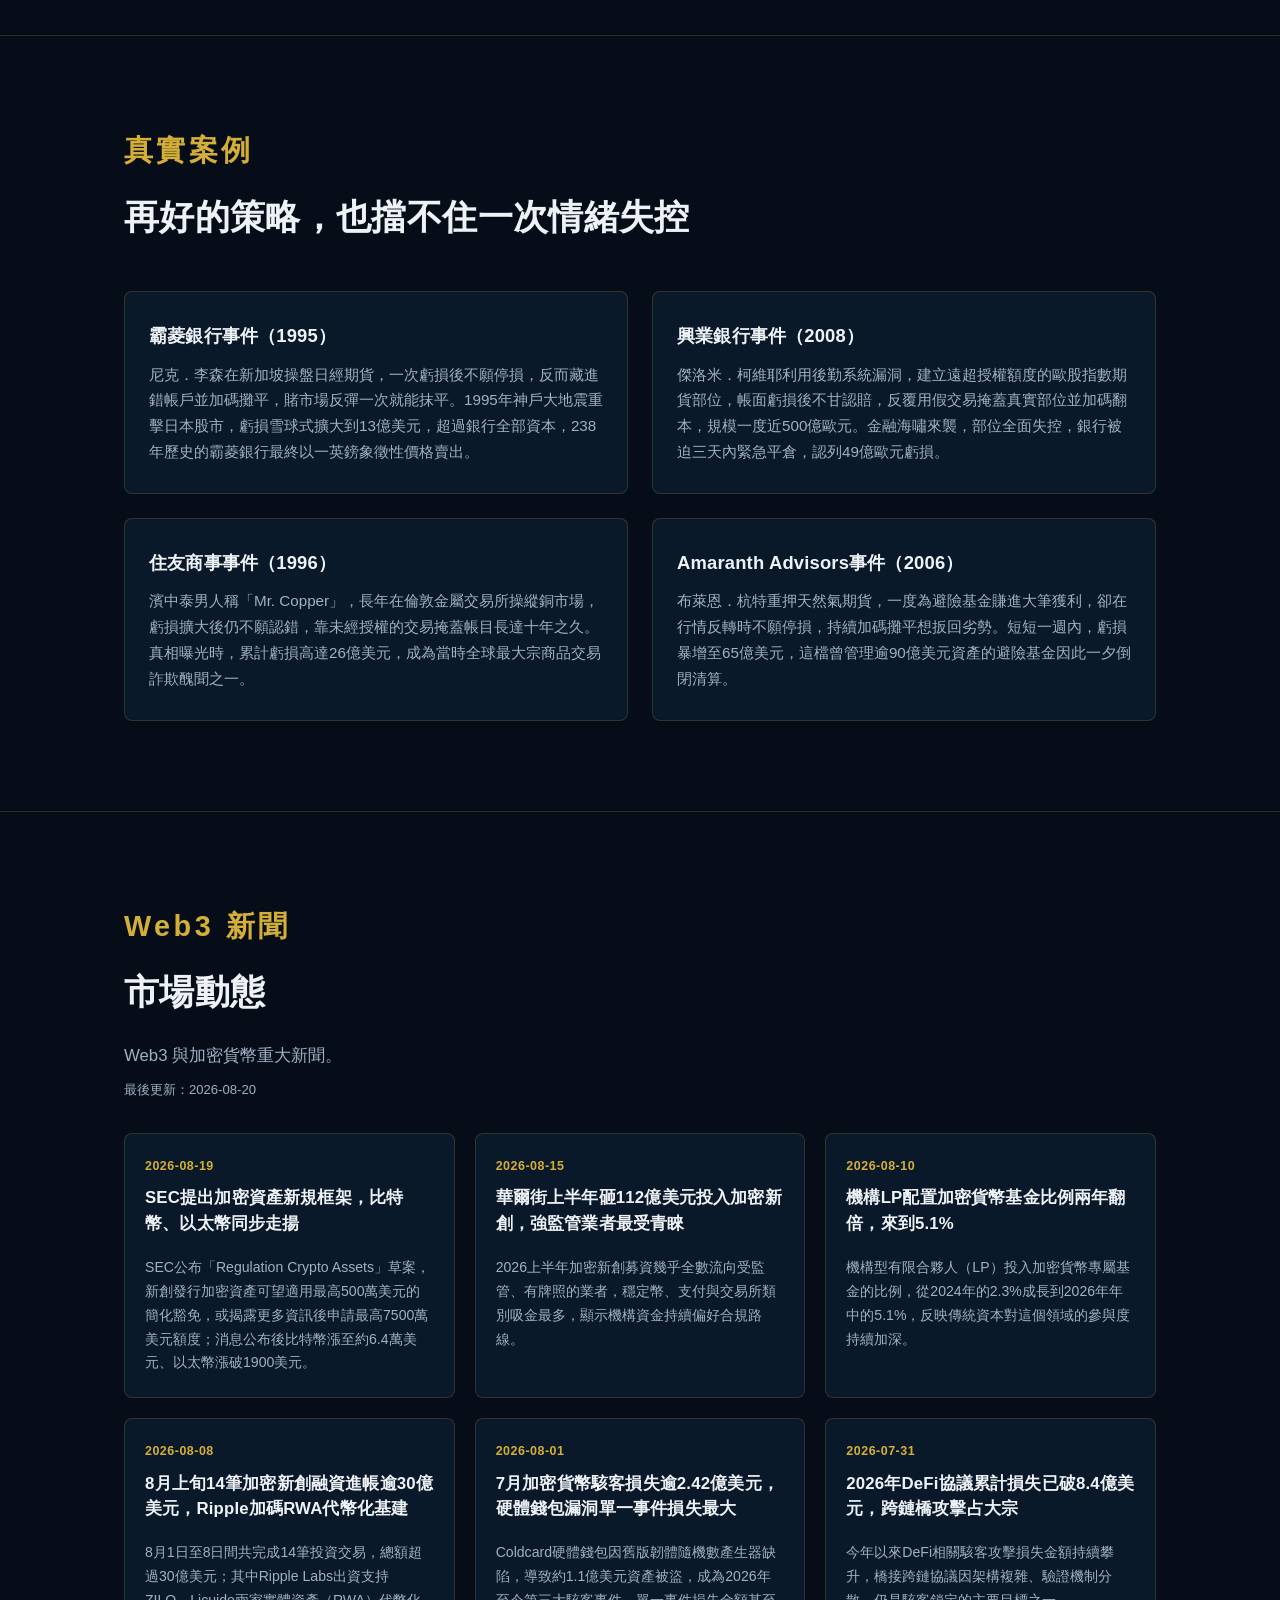
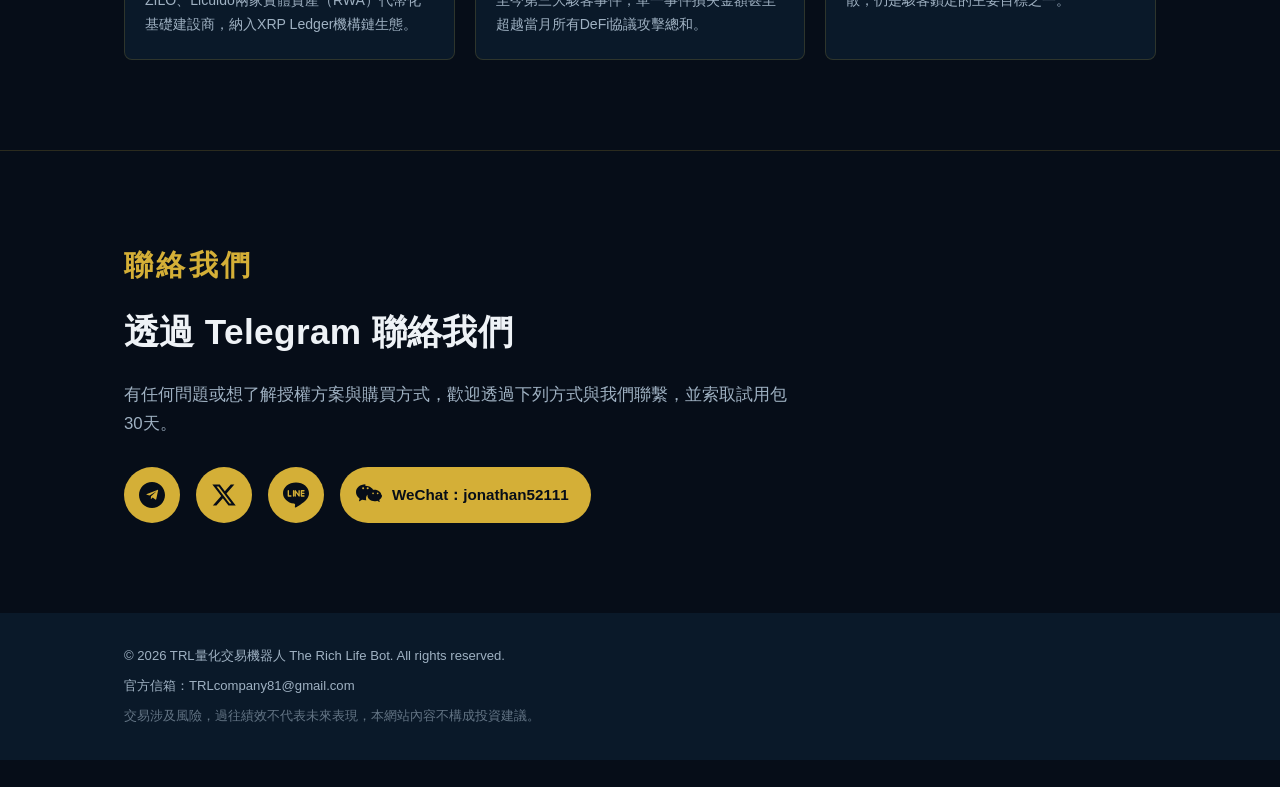
==== commit de3a513c: "feat: add prominent TG trial callout between download intro text and button" ====
--- a/index.html
+++ b/index.html
@@ -125,6 +125,7 @@
         <p class="eyebrow">下載 TRL</p>
         <h2>TRL 桌面版</h2>
         <p class="section-lead">下載並安裝 TRL 桌面版，開始使用授權金鑰啟動你的自動化交易。</p>
+        <p class="download-trial-callout">🎁 下載後加入官方TG即可免費索取試用30天序號</p>
         <div class="download-cta">
           <a href="https://trl-download-counter.trl-eason0801.workers.dev/download" class="btn btn-primary">⬇　下載 TRL Bot（Windows）</a>
           <p class="download-meta">版本 2026.08.09</p>
--- a/style.css
+++ b/style.css
@@ -801,6 +801,19 @@
   font-weight: 700;
   font-size: 1.05rem;
   letter-spacing: 0.02em;
+}
+
+.download-trial-callout {
+  display: inline-block;
+  margin-top: 16px;
+  margin-bottom: 20px;
+  padding: 12px 24px;
+  border-radius: 999px;
+  background: rgba(212, 175, 55, 0.12);
+  border: 1px solid var(--gold-500);
+  color: var(--gold-400);
+  font-weight: 700;
+  font-size: 1rem;
 }
 
 .payment-card {
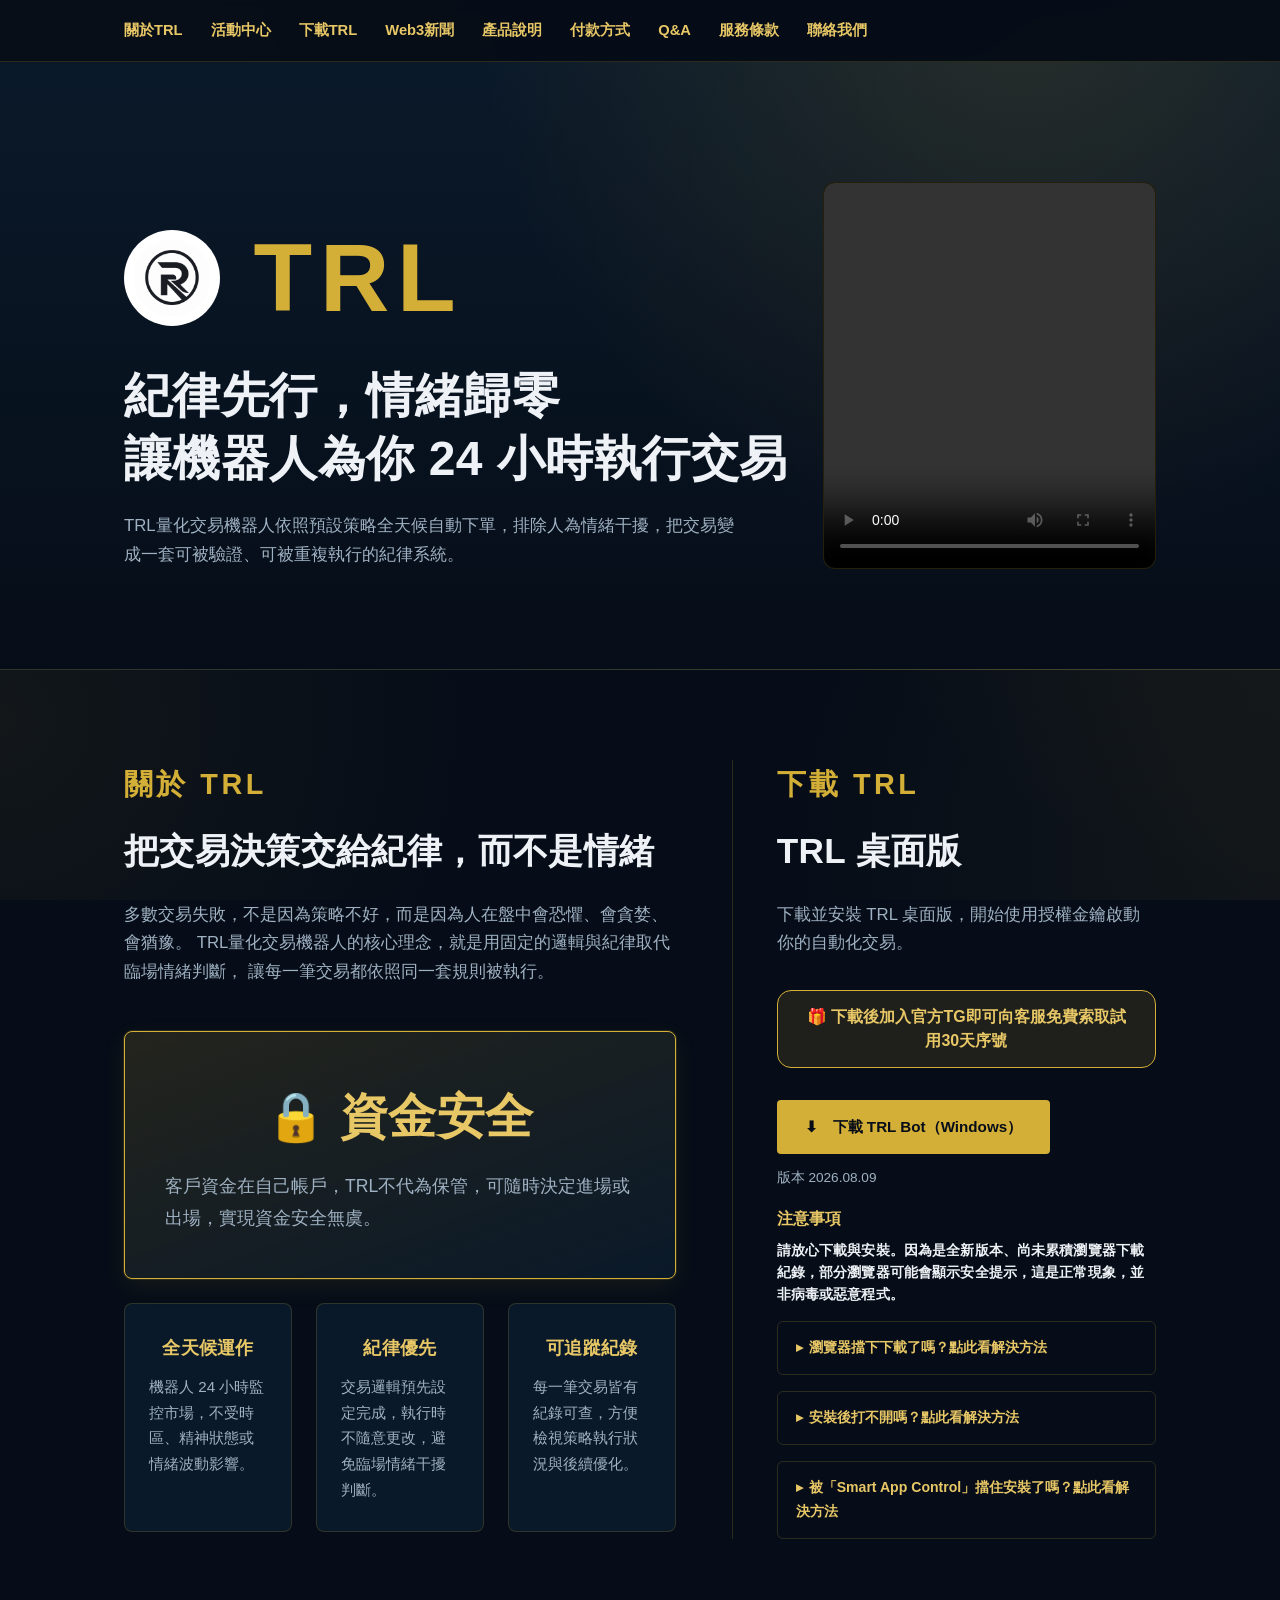
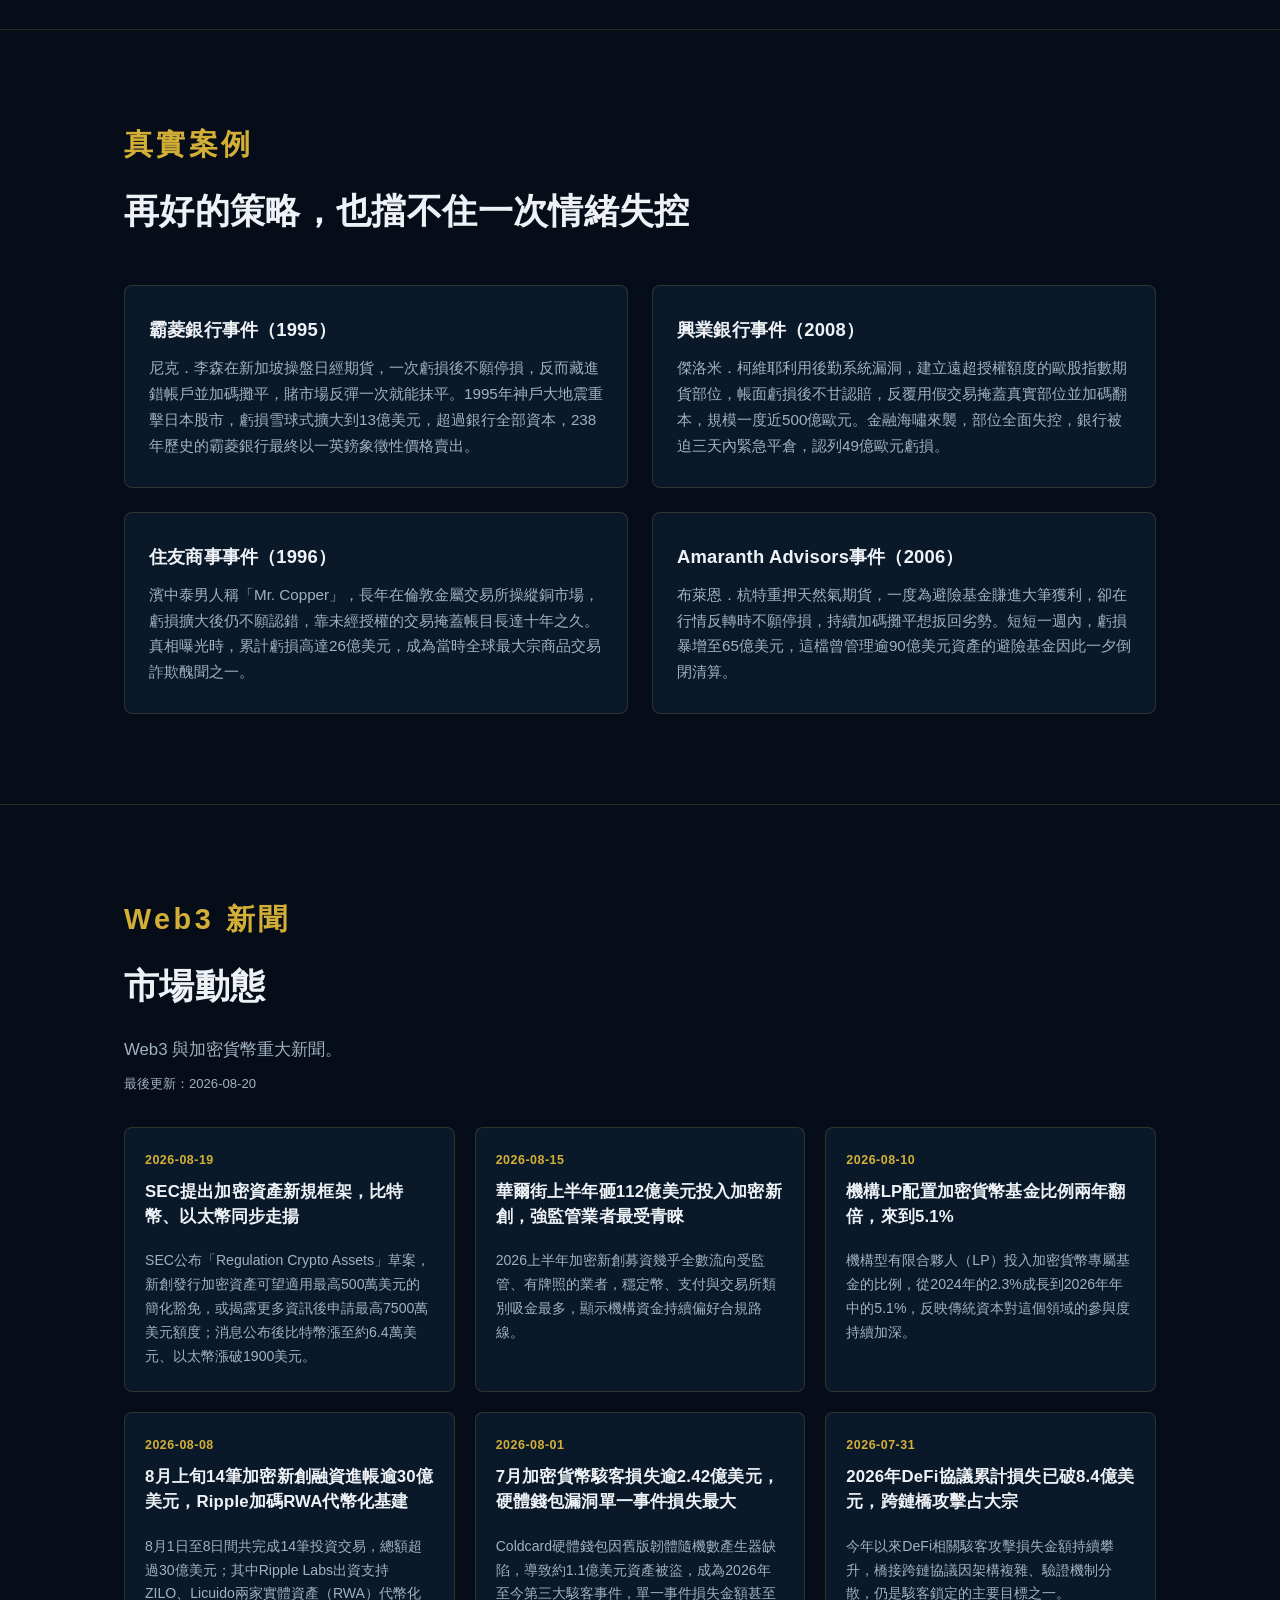
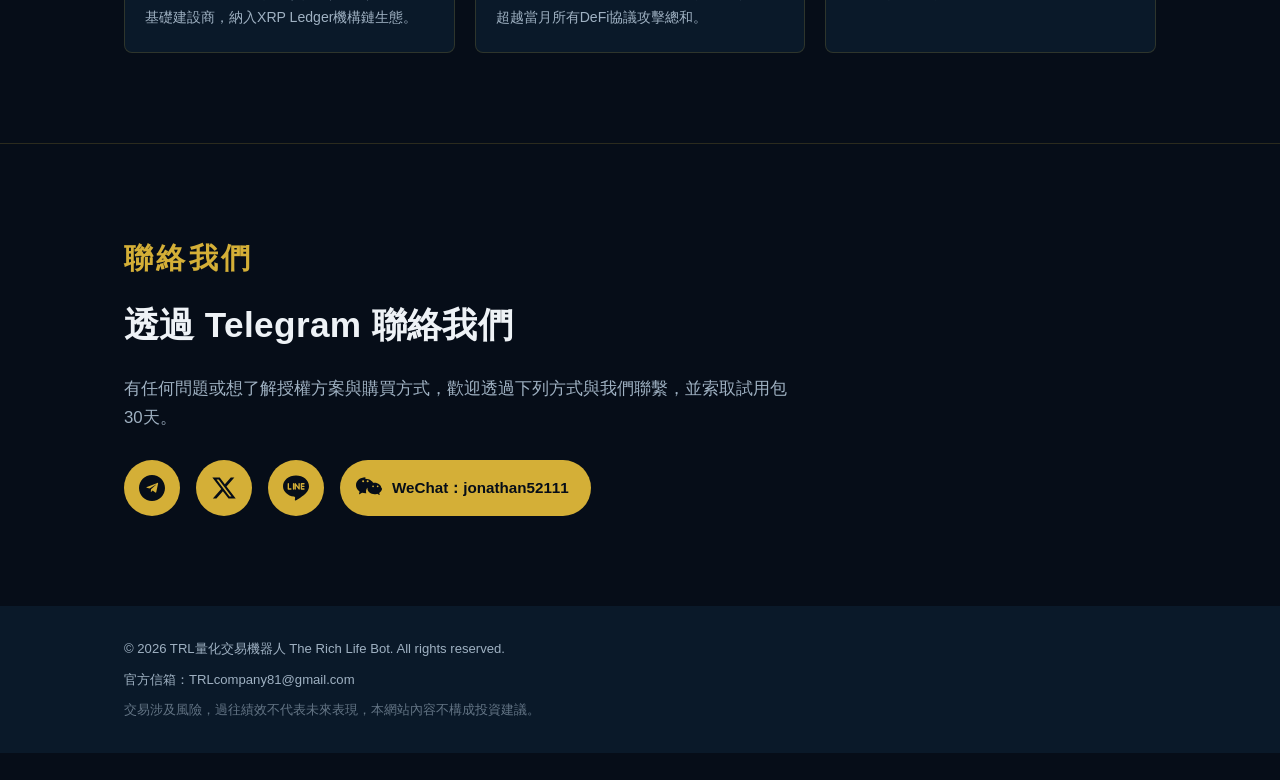
==== commit 5f07d8a0: "copy: clarify trial serial request goes through customer service" ====
--- a/index.html
+++ b/index.html
@@ -125,7 +125,7 @@
         <p class="eyebrow">下載 TRL</p>
         <h2>TRL 桌面版</h2>
         <p class="section-lead">下載並安裝 TRL 桌面版，開始使用授權金鑰啟動你的自動化交易。</p>
-        <p class="download-trial-callout">🎁 下載後加入官方TG即可免費索取試用30天序號</p>
+        <p class="download-trial-callout">🎁 下載後加入官方TG即可向客服免費索取試用30天序號</p>
         <div class="download-cta">
           <a href="https://trl-download-counter.trl-eason0801.workers.dev/download" class="btn btn-primary">⬇　下載 TRL Bot（Windows）</a>
           <p class="download-meta">版本 2026.08.09</p>
--- a/style.css
+++ b/style.css
@@ -805,15 +805,16 @@
 
 .download-trial-callout {
   display: inline-block;
-  margin-top: 16px;
-  margin-bottom: 20px;
-  padding: 12px 24px;
-  border-radius: 999px;
+  margin: 32px 0 0;
+  padding: 14px 24px;
+  border-radius: 14px;
   background: rgba(212, 175, 55, 0.12);
   border: 1px solid var(--gold-500);
   color: var(--gold-400);
   font-weight: 700;
   font-size: 1rem;
+  line-height: 1.5;
+  text-align: center;
 }
 
 .payment-card {
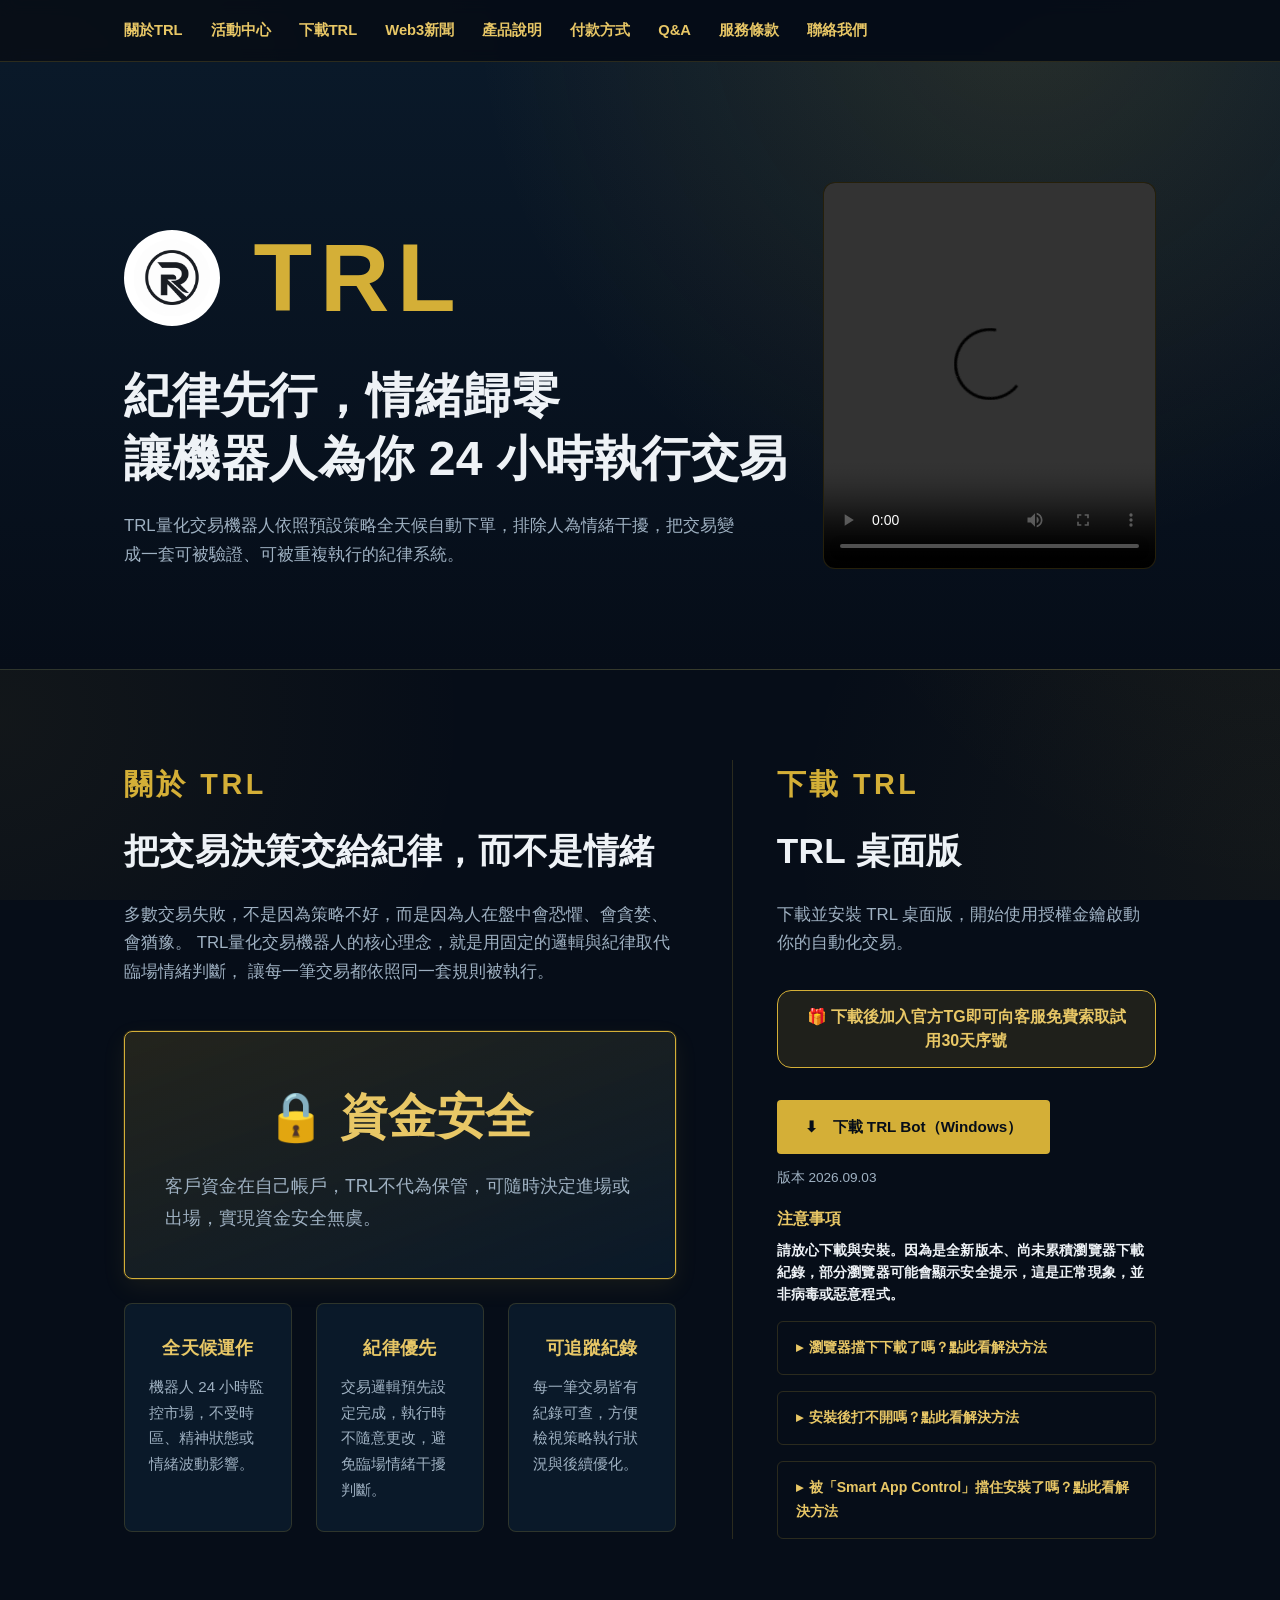
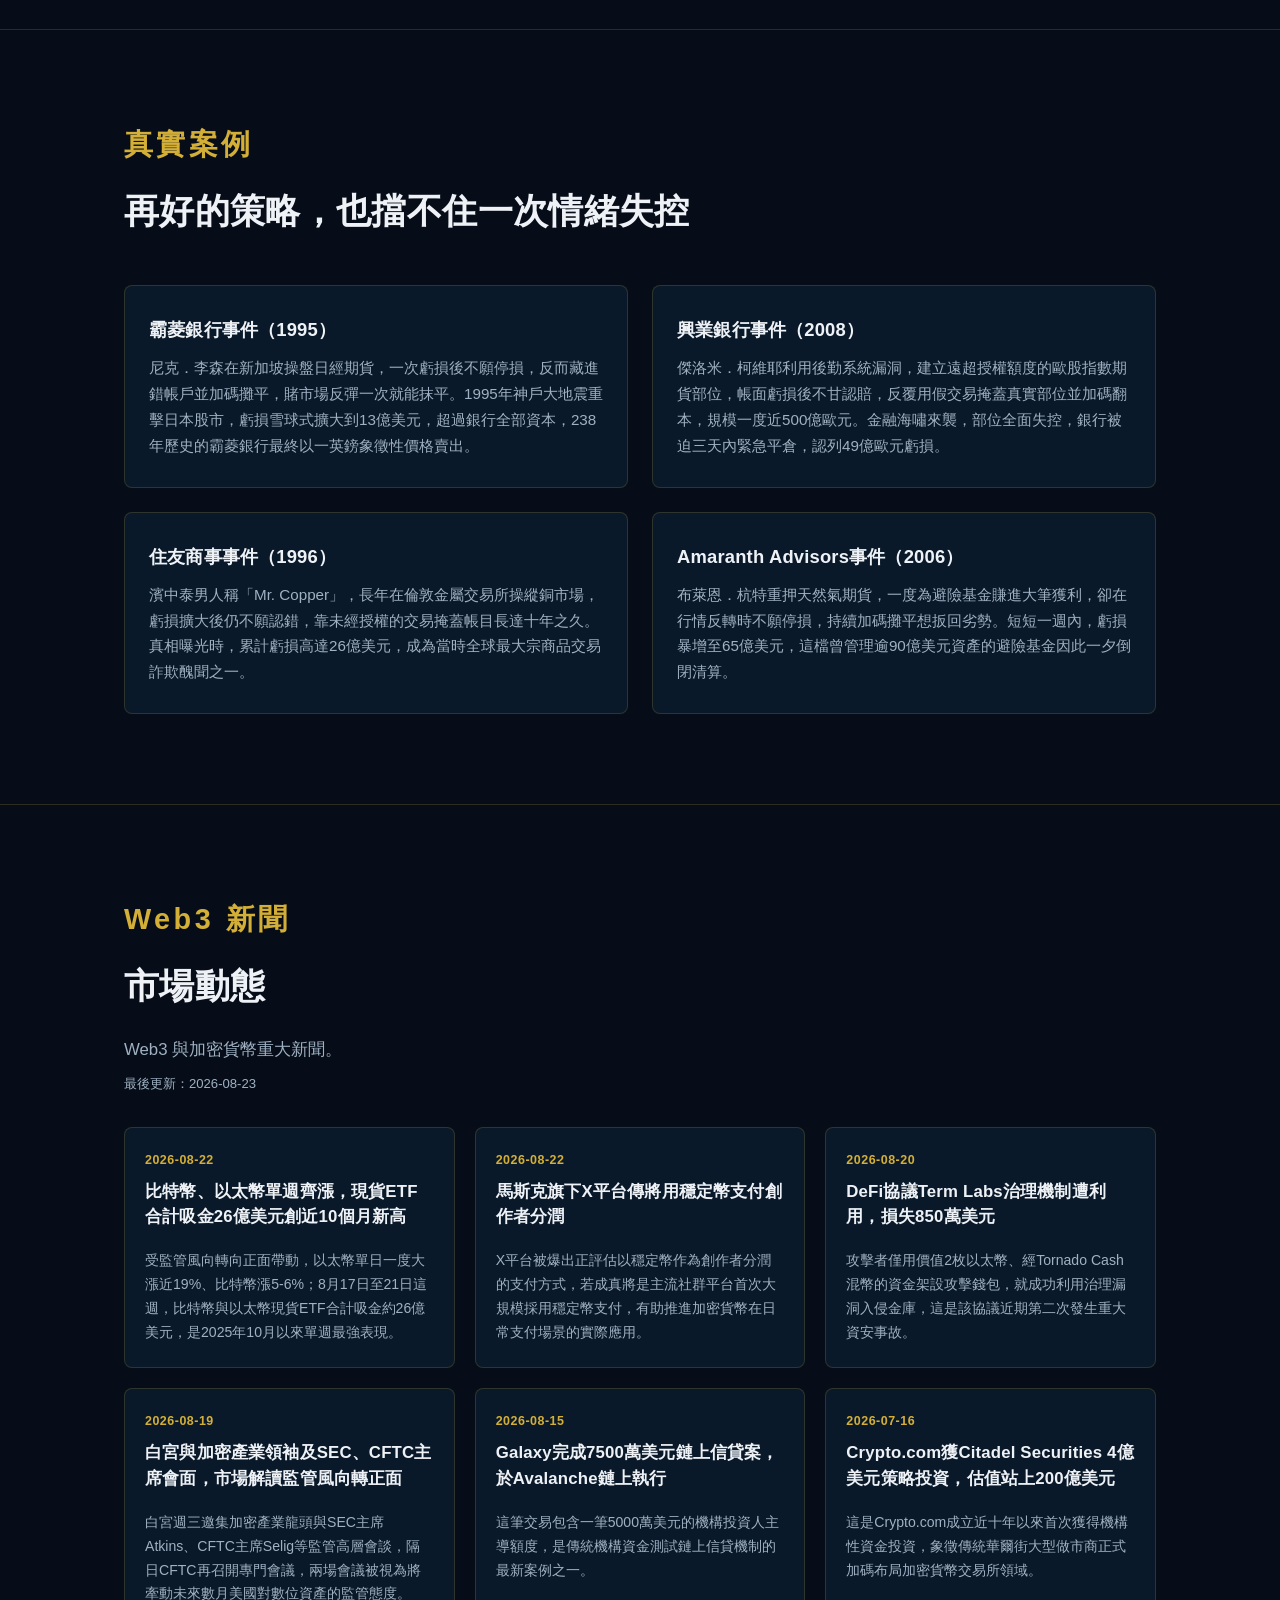
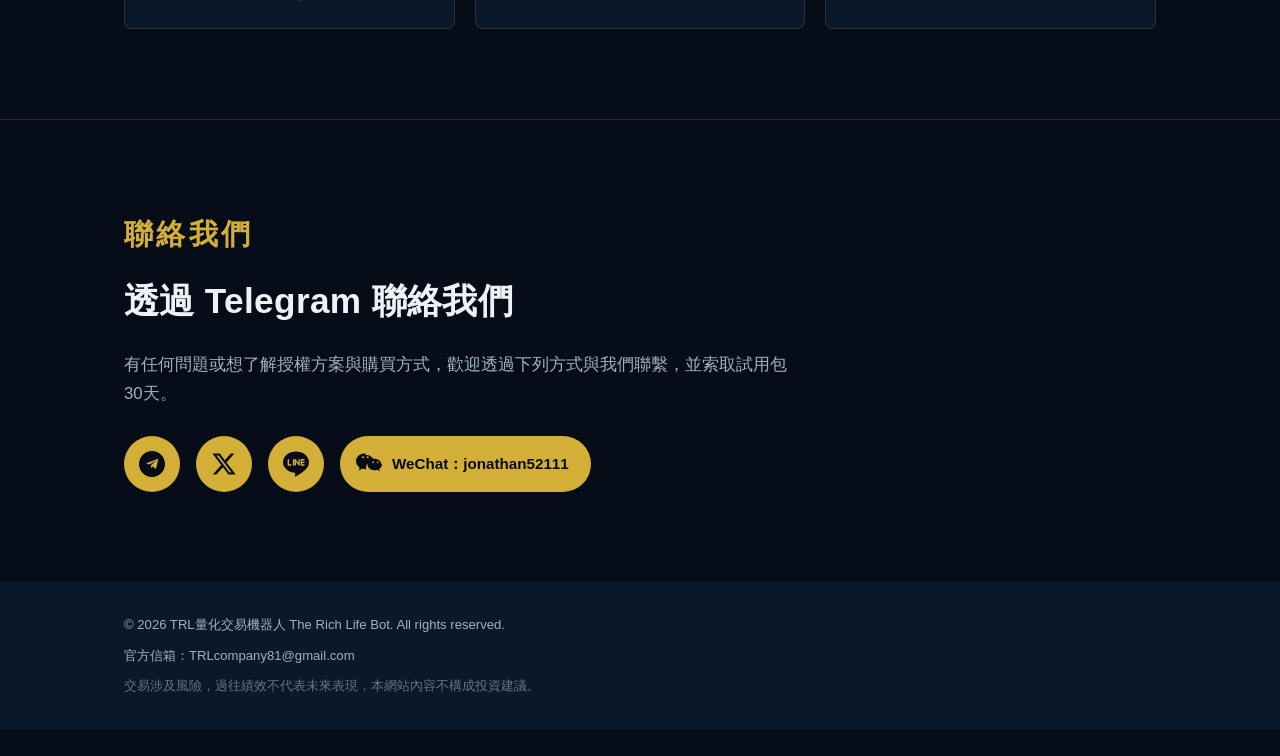
==== commit b4eefea2: "chore: sync latest installer build, bump displayed version date Co-Authored-By: Claude Sonnet 5 <nor" ====
--- a/index.html
+++ b/index.html
@@ -128,7 +128,7 @@
         <p class="download-trial-callout">🎁 下載後加入官方TG即可向客服免費索取試用30天序號</p>
         <div class="download-cta">
           <a href="https://trl-download-counter.trl-eason0801.workers.dev/download" class="btn btn-primary">⬇　下載 TRL Bot（Windows）</a>
-          <p class="download-meta">版本 2026.08.09</p>
+          <p class="download-meta">版本 2026.09.03</p>
           <p class="download-notice-label">注意事項</p>
           <p class="download-note">請放心下載與安裝。因為是全新版本、尚未累積瀏覽器下載紀錄，部分瀏覽器可能會顯示安全提示，這是正常現象，並非病毒或惡意程式。</p>
           <details class="download-help">
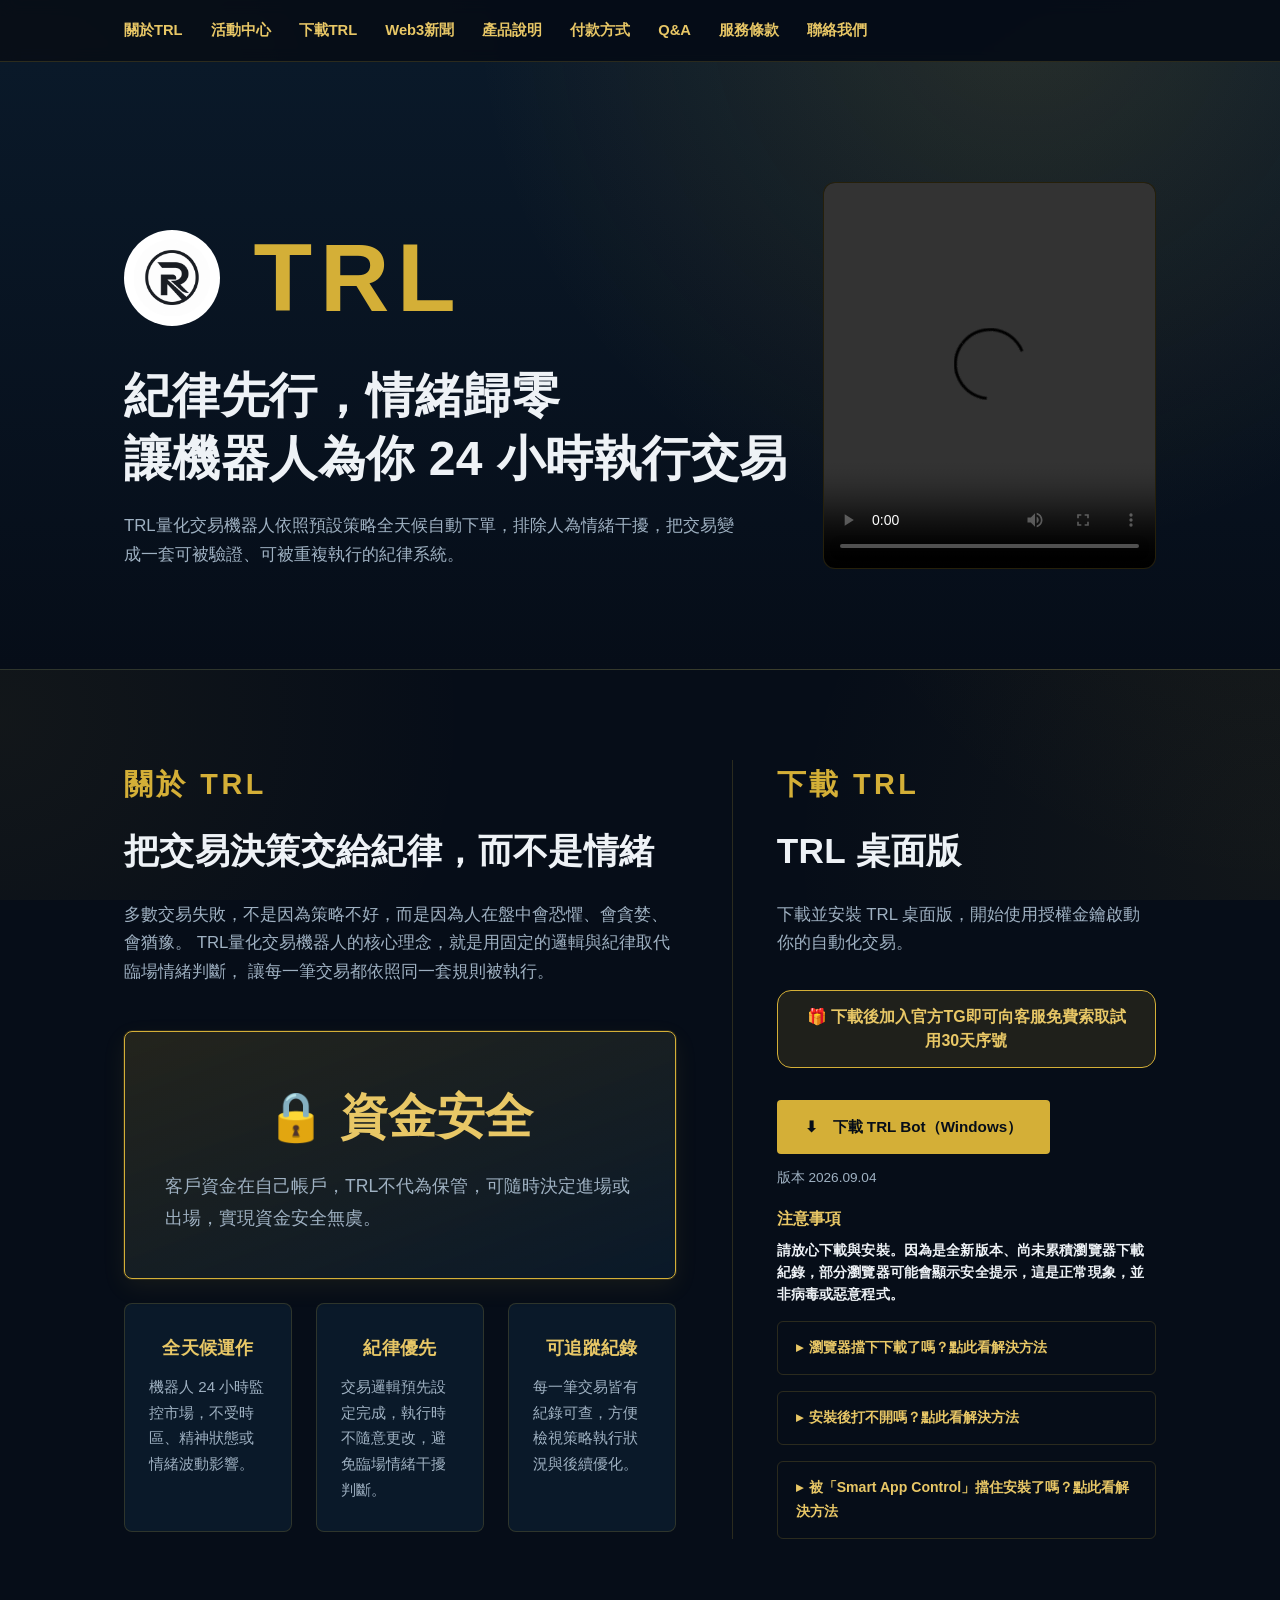
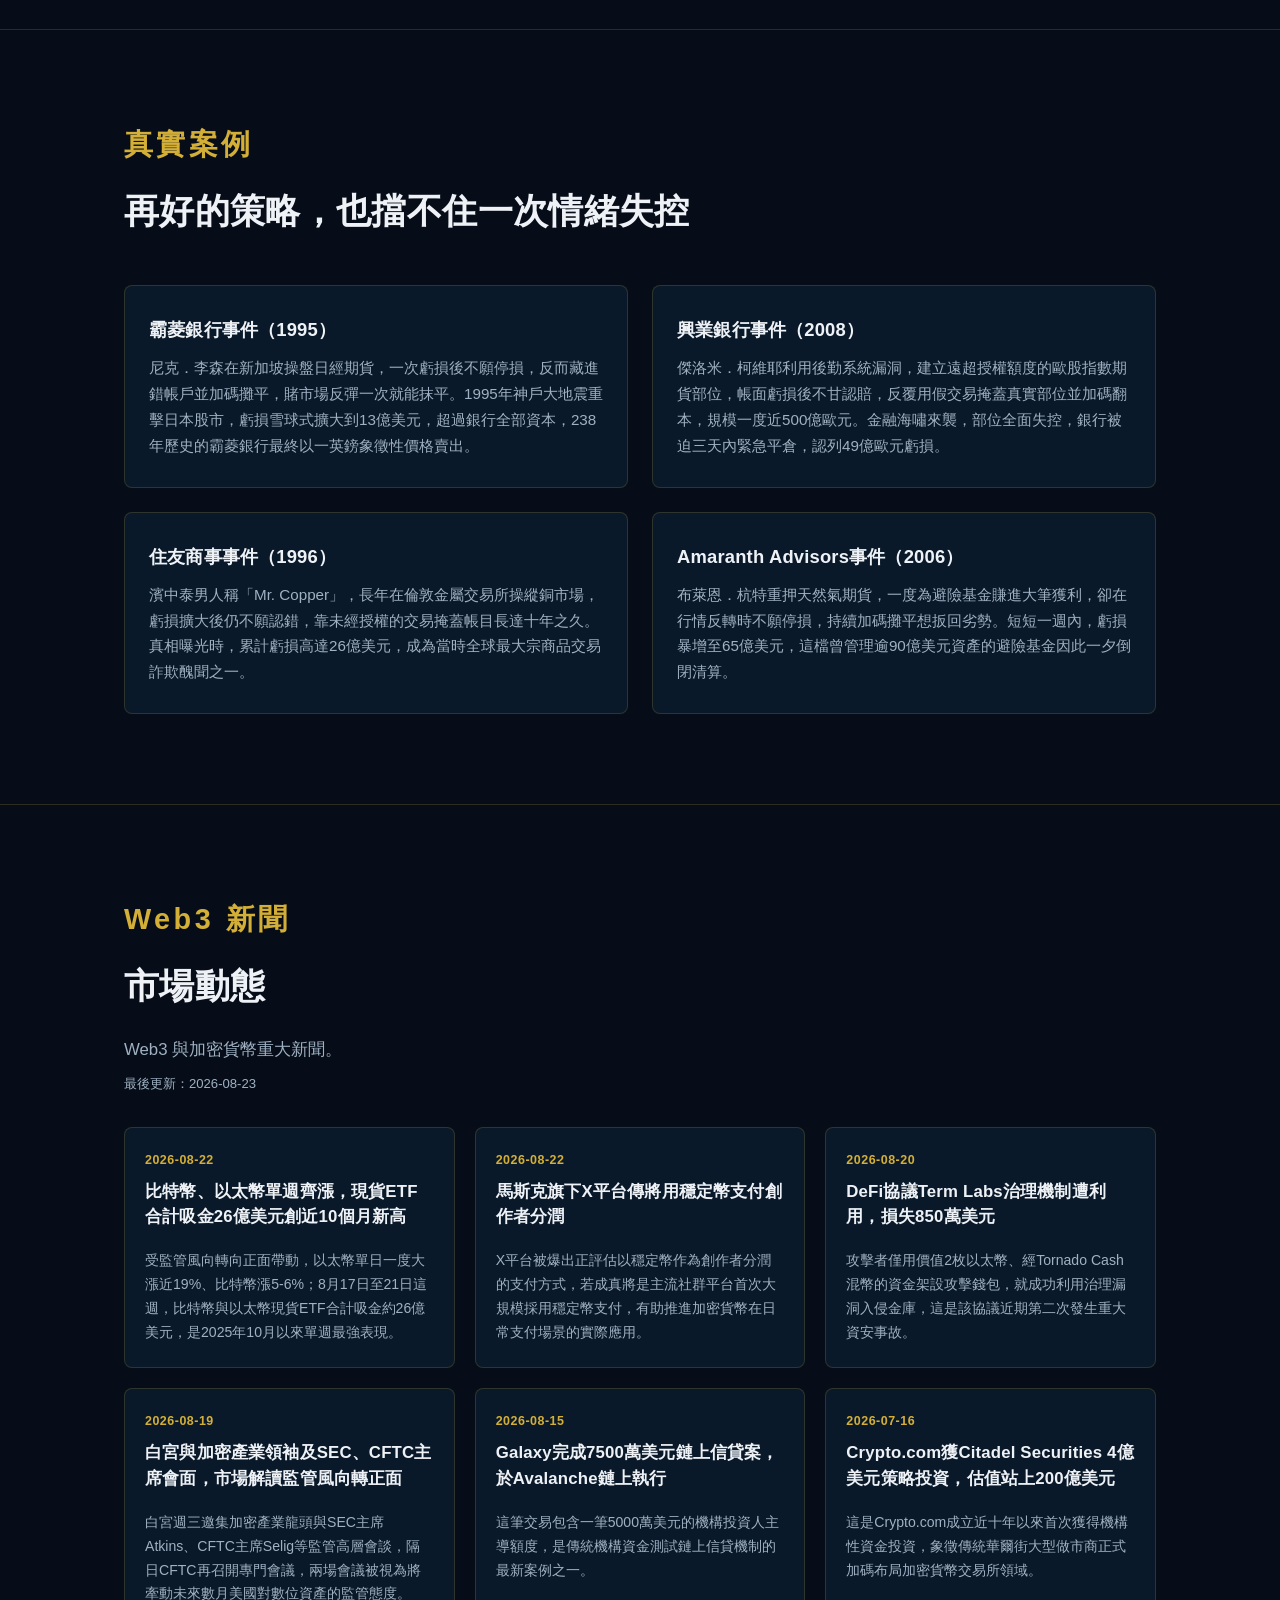
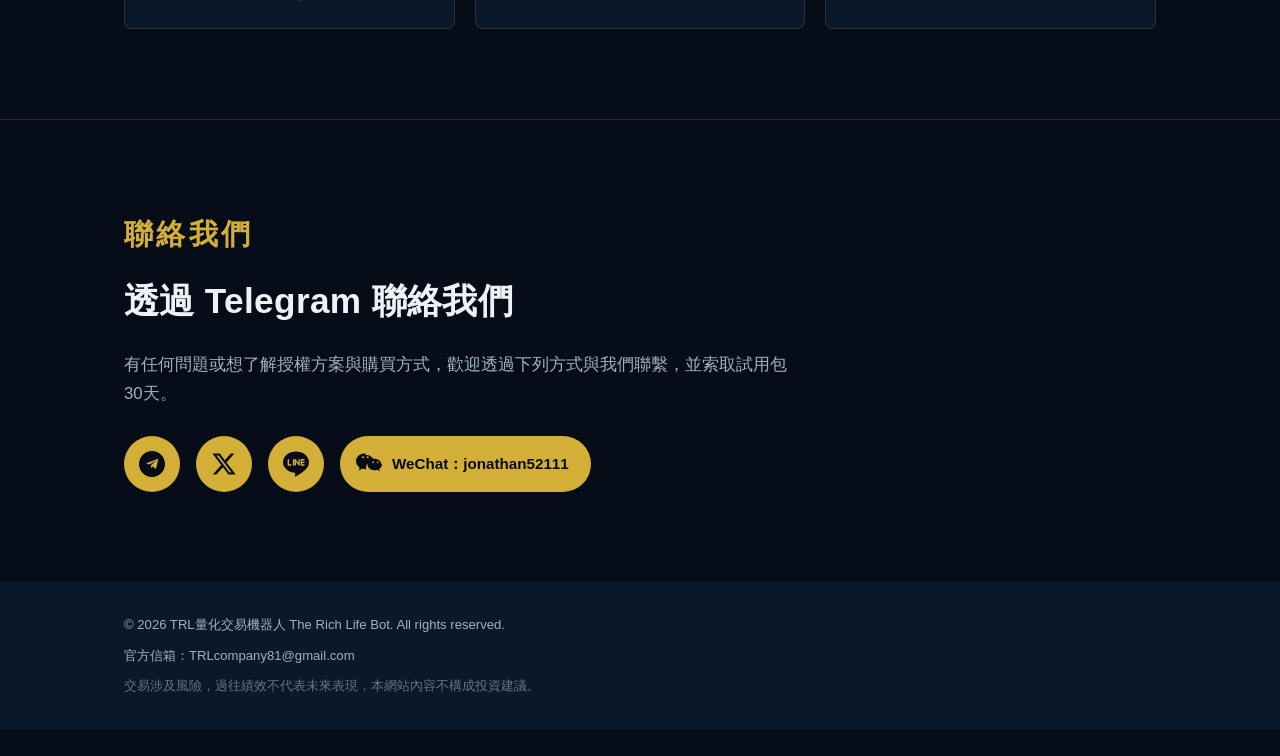
==== commit 944f3e37: "chore: sync latest installer build, bump displayed version date Co-Authored-By: Claude Sonnet 5 <nor" ====
--- a/index.html
+++ b/index.html
@@ -128,7 +128,7 @@
         <p class="download-trial-callout">🎁 下載後加入官方TG即可向客服免費索取試用30天序號</p>
         <div class="download-cta">
           <a href="https://trl-download-counter.trl-eason0801.workers.dev/download" class="btn btn-primary">⬇　下載 TRL Bot（Windows）</a>
-          <p class="download-meta">版本 2026.09.03</p>
+          <p class="download-meta">版本 2026.09.04</p>
           <p class="download-notice-label">注意事項</p>
           <p class="download-note">請放心下載與安裝。因為是全新版本、尚未累積瀏覽器下載紀錄，部分瀏覽器可能會顯示安全提示，這是正常現象，並非病毒或惡意程式。</p>
           <details class="download-help">
--- a/style.css
+++ b/style.css
@@ -648,8 +648,43 @@
   max-height: 400px;
 }
 
+.event-tabs {
+  display: flex;
+  align-items: center;
+  gap: 10px;
+  margin: 20px 0;
+}
+
+.event-tab {
+  display: flex;
+  align-items: center;
+  justify-content: center;
+  padding: 10px 22px;
+  border-radius: 999px;
+  border: 1px solid var(--border-soft);
+  background: transparent;
+  color: var(--text-muted);
+  font-family: inherit;
+  font-weight: 700;
+  font-size: 0.95rem;
+  line-height: 1;
+  cursor: pointer;
+  transition: border-color 0.2s, color 0.2s, background 0.2s;
+}
+
+.event-tab:hover {
+  border-color: var(--gold-400);
+  color: var(--gold-400);
+}
+
+.event-tab.active {
+  background: var(--gold-500);
+  border-color: var(--gold-500);
+  color: var(--navy-950);
+}
+
 .announcement-list {
-  margin-top: 40px;
+  margin-top: 24px;
   max-width: 780px;
   display: flex;
   flex-direction: column;
@@ -658,6 +693,8 @@
 }
 
 .announcement-empty {
+  margin-top: 24px;
+  max-width: 780px;
   padding: 40px 0;
   color: var(--text-muted);
   text-align: center;
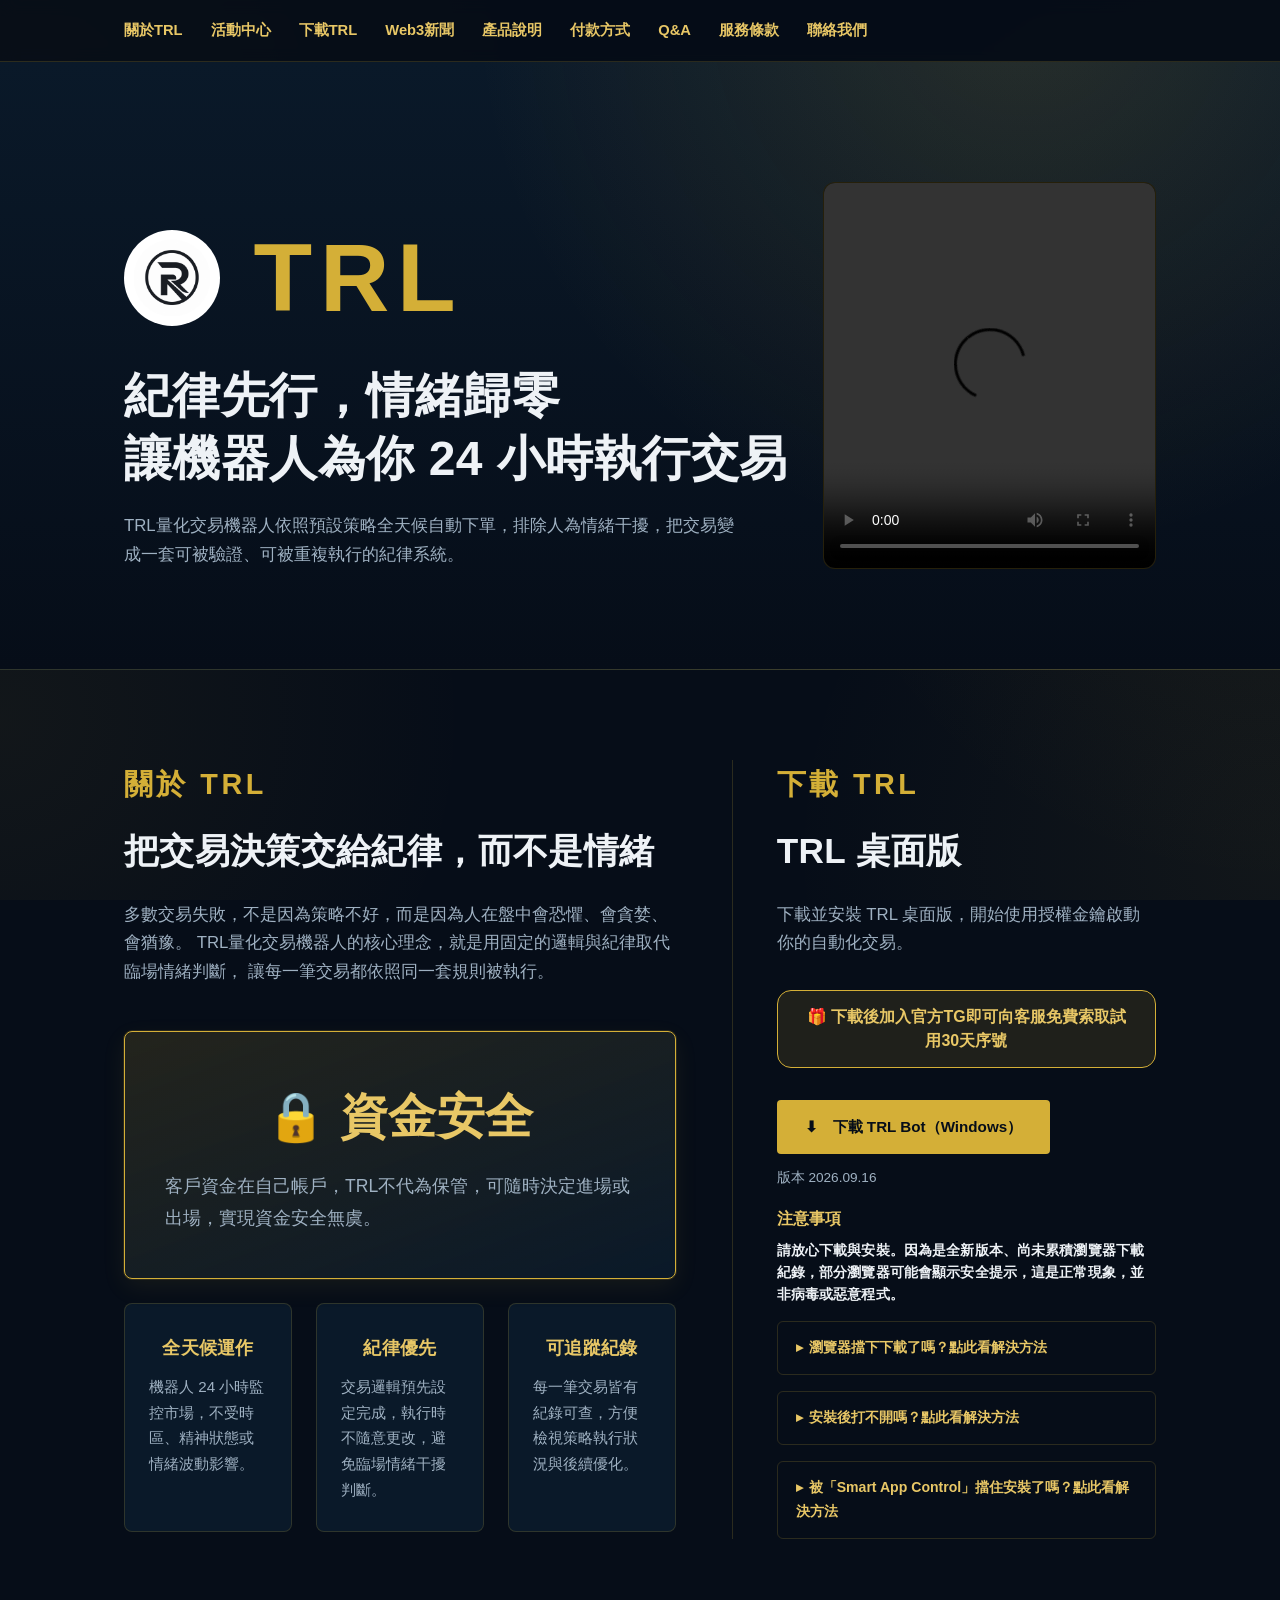
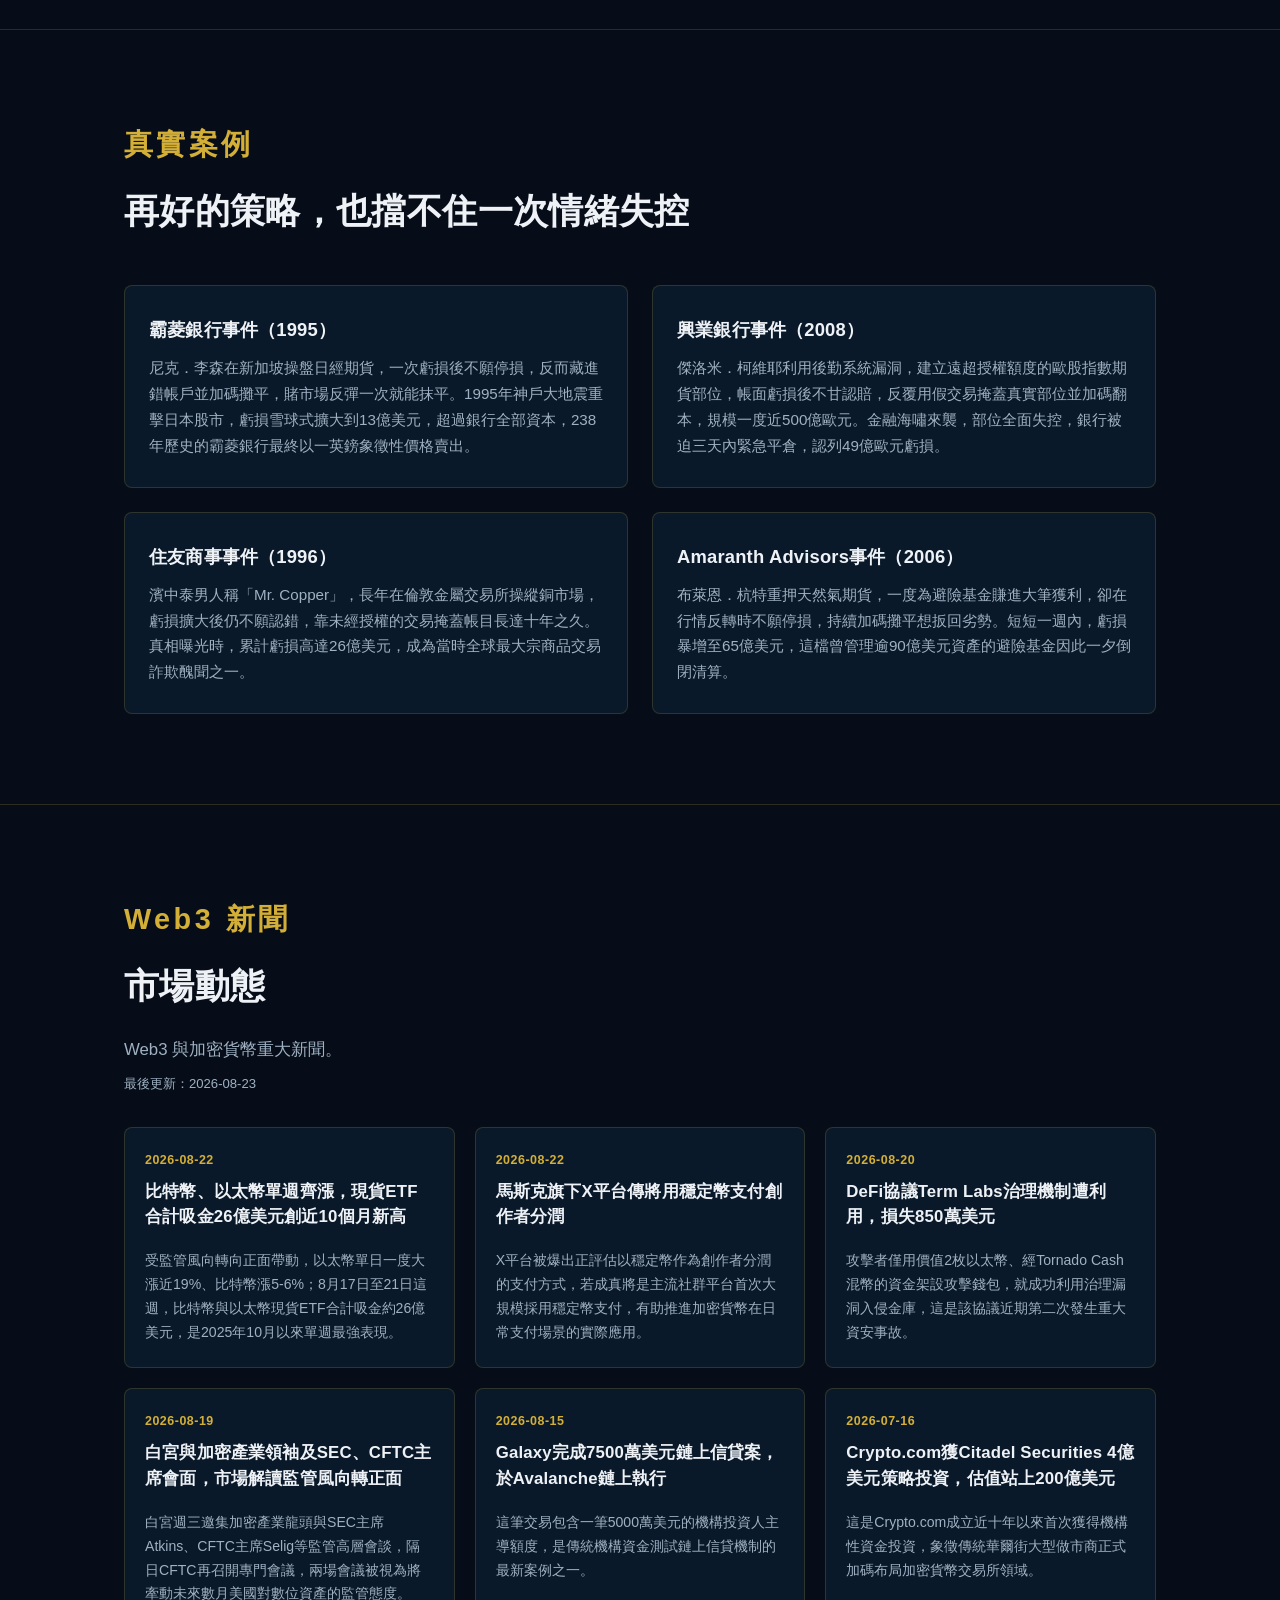
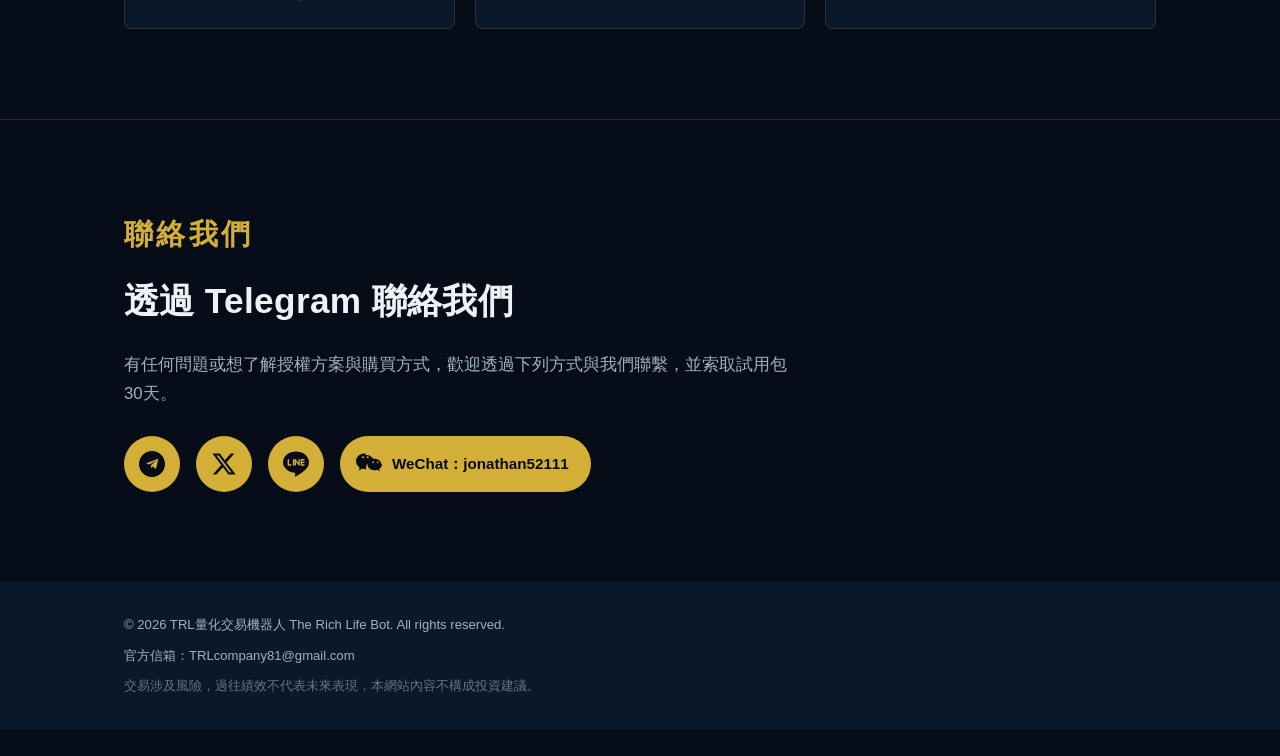
==== commit 1067e82e: "chore: sync latest installer build, bump displayed version date Co-Authored-By: Claude Sonnet 5 <nor" ====
--- a/index.html
+++ b/index.html
@@ -128,7 +128,7 @@
         <p class="download-trial-callout">🎁 下載後加入官方TG即可向客服免費索取試用30天序號</p>
         <div class="download-cta">
           <a href="https://trl-download-counter.trl-eason0801.workers.dev/download" class="btn btn-primary">⬇　下載 TRL Bot（Windows）</a>
-          <p class="download-meta">版本 2026.09.04</p>
+          <p class="download-meta">版本 2026.09.16</p>
           <p class="download-notice-label">注意事項</p>
           <p class="download-note">請放心下載與安裝。因為是全新版本、尚未累積瀏覽器下載紀錄，部分瀏覽器可能會顯示安全提示，這是正常現象，並非病毒或惡意程式。</p>
           <details class="download-help">
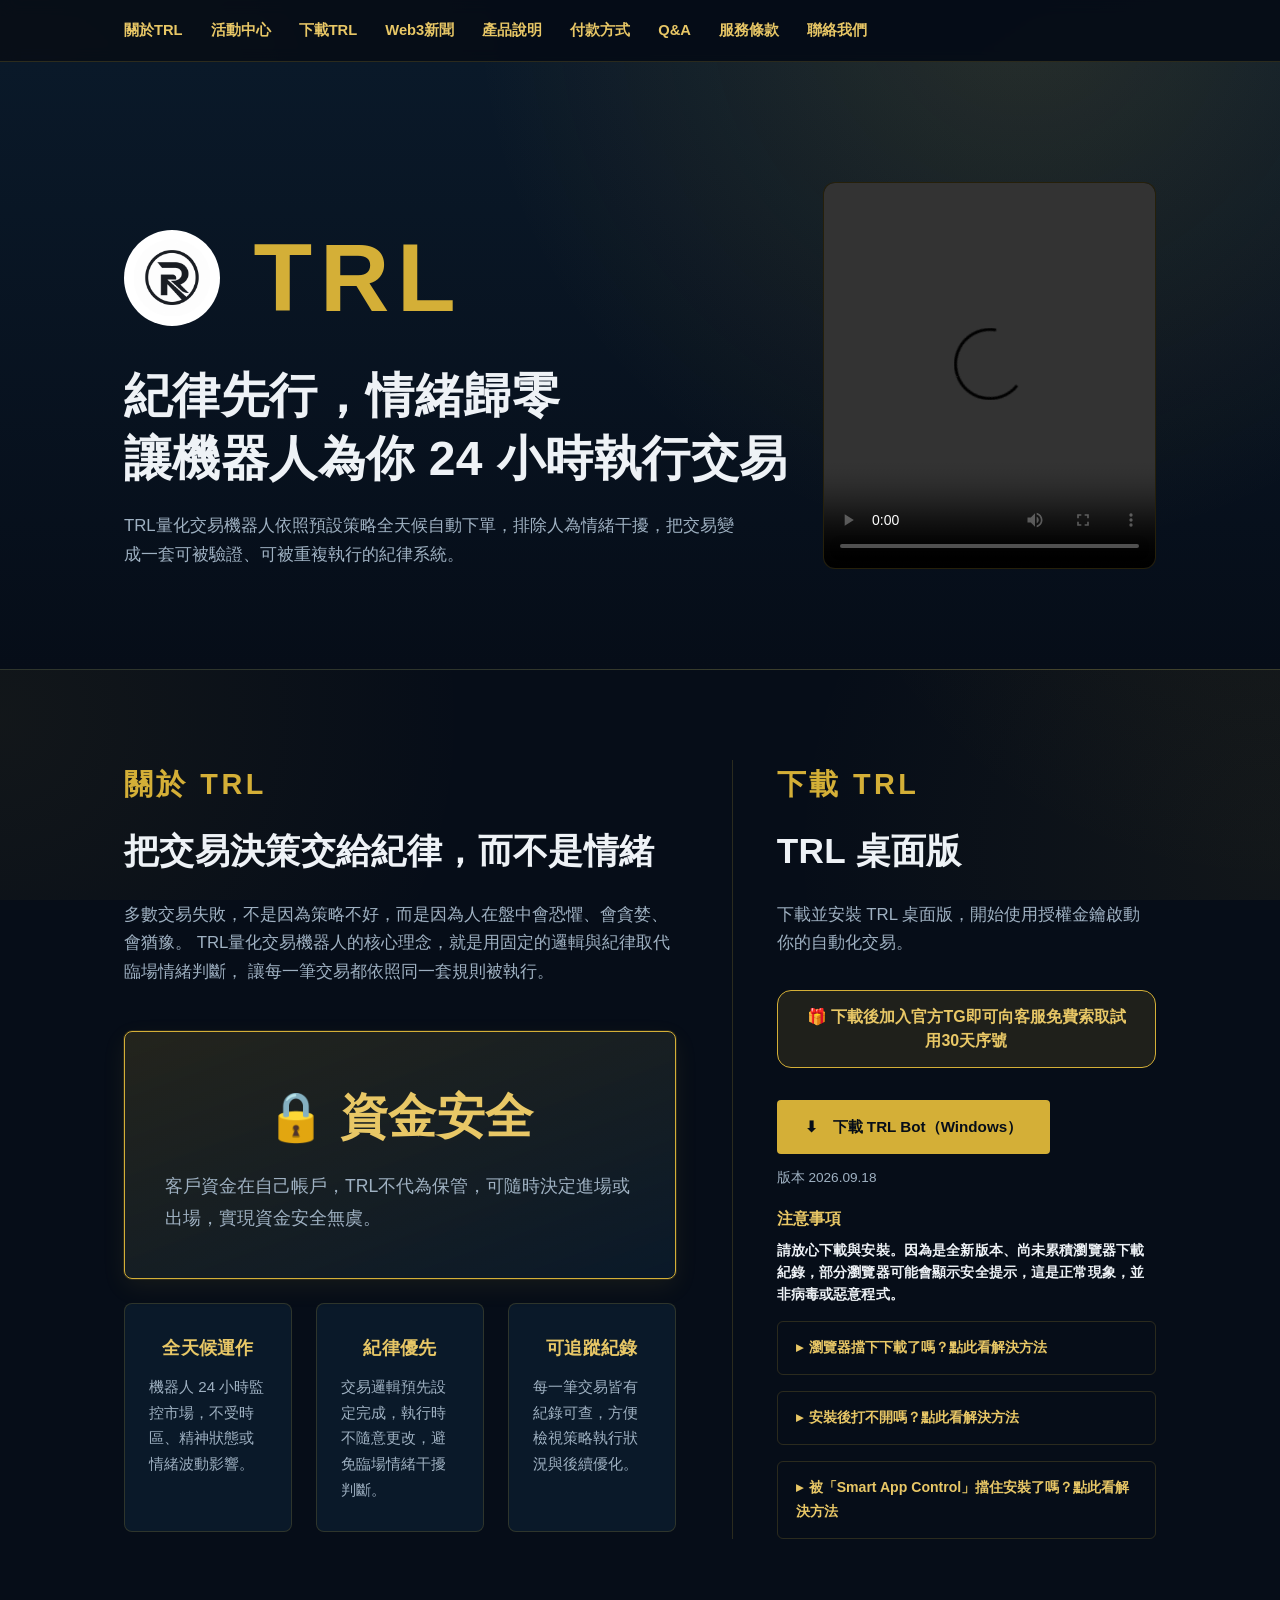
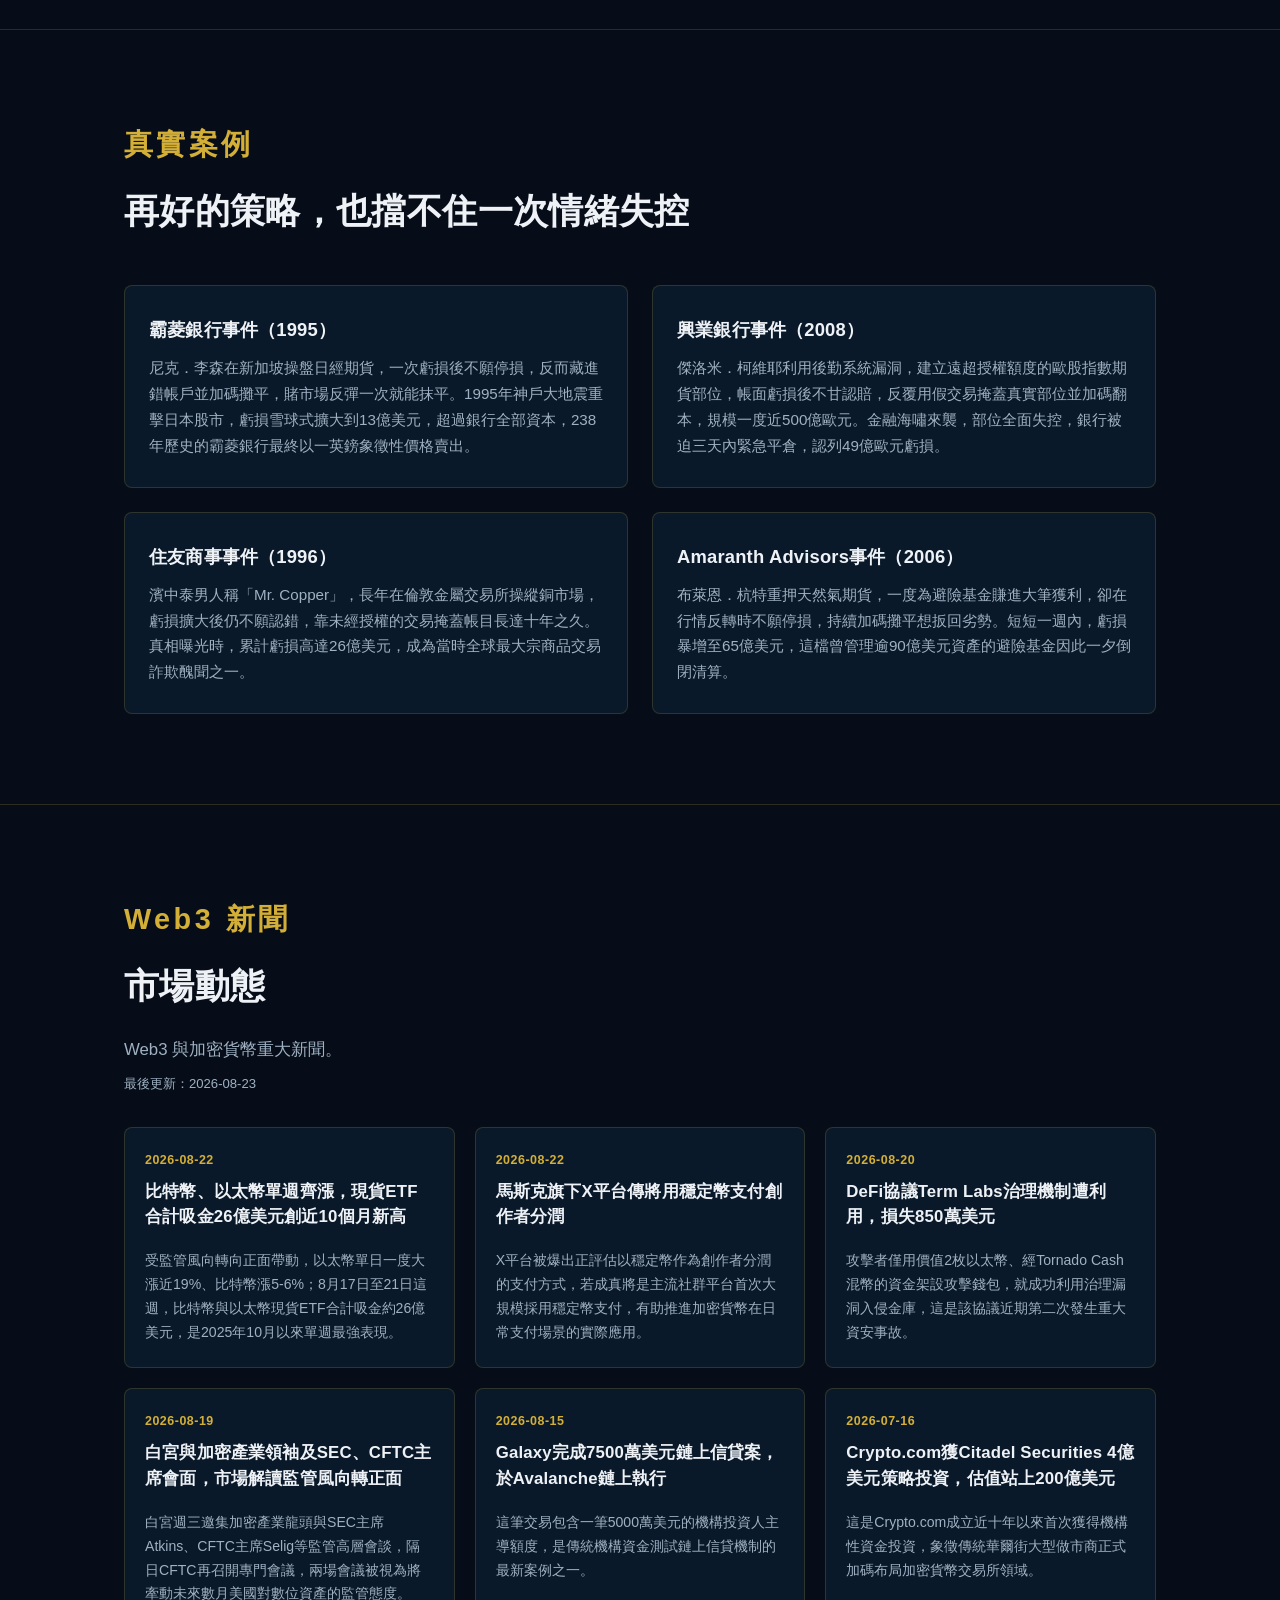
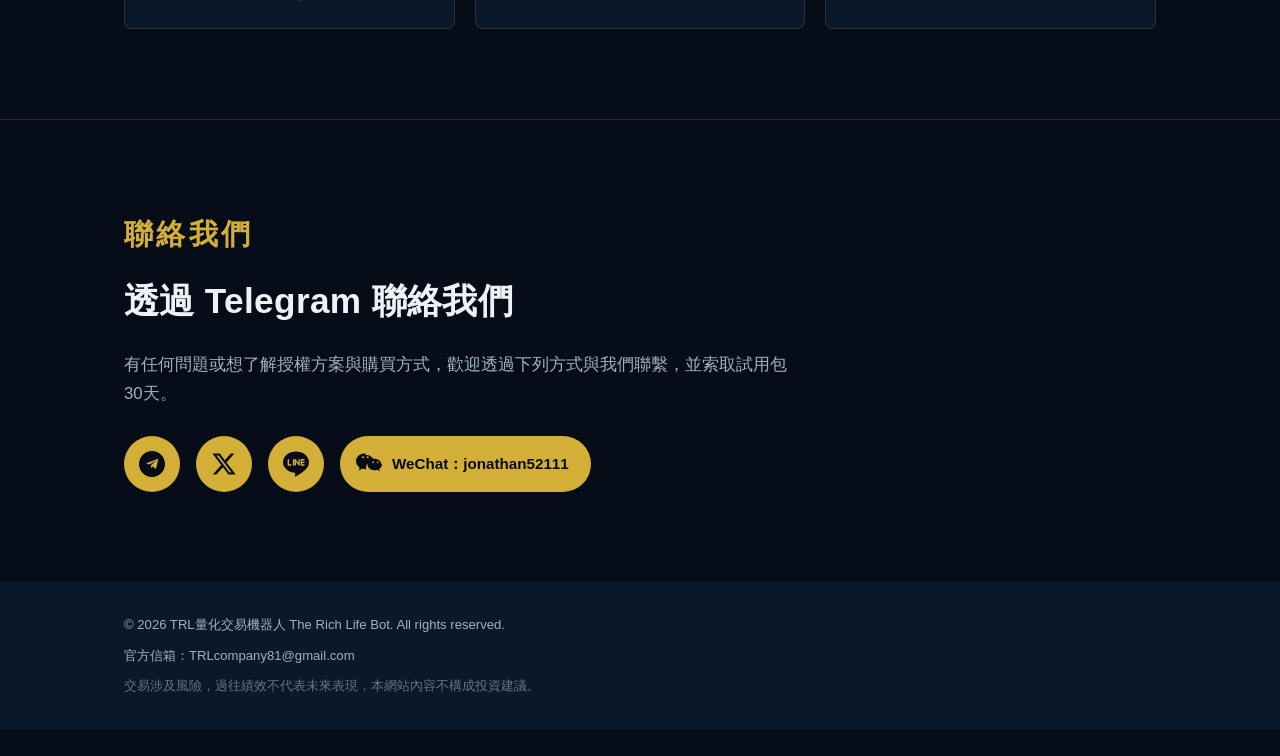
==== commit 42acbc47: "chore: sync latest installer build, bump displayed version date Co-Authored-By: Claude Sonnet 5 <nor" ====
--- a/index.html
+++ b/index.html
@@ -128,7 +128,7 @@
         <p class="download-trial-callout">🎁 下載後加入官方TG即可向客服免費索取試用30天序號</p>
         <div class="download-cta">
           <a href="https://trl-download-counter.trl-eason0801.workers.dev/download" class="btn btn-primary">⬇　下載 TRL Bot（Windows）</a>
-          <p class="download-meta">版本 2026.09.16</p>
+          <p class="download-meta">版本 2026.09.18</p>
           <p class="download-notice-label">注意事項</p>
           <p class="download-note">請放心下載與安裝。因為是全新版本、尚未累積瀏覽器下載紀錄，部分瀏覽器可能會顯示安全提示，這是正常現象，並非病毒或惡意程式。</p>
           <details class="download-help">
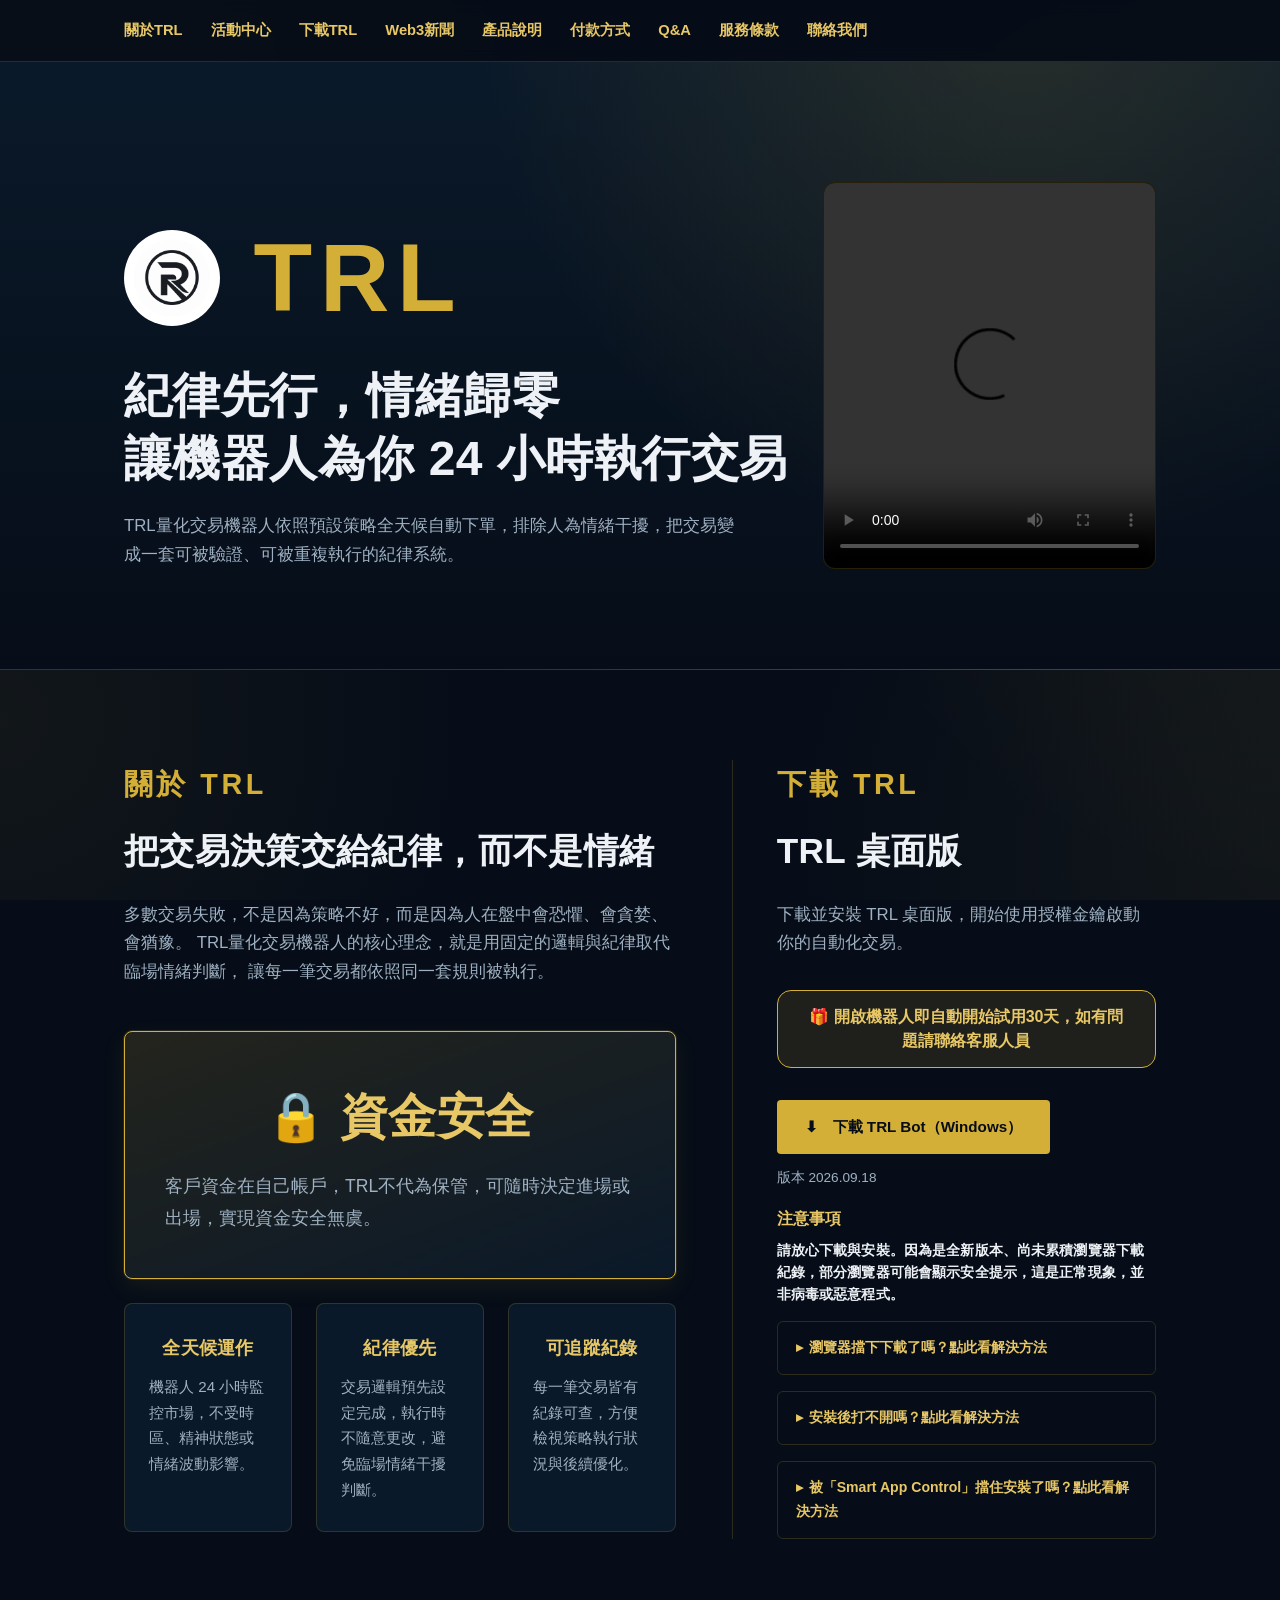
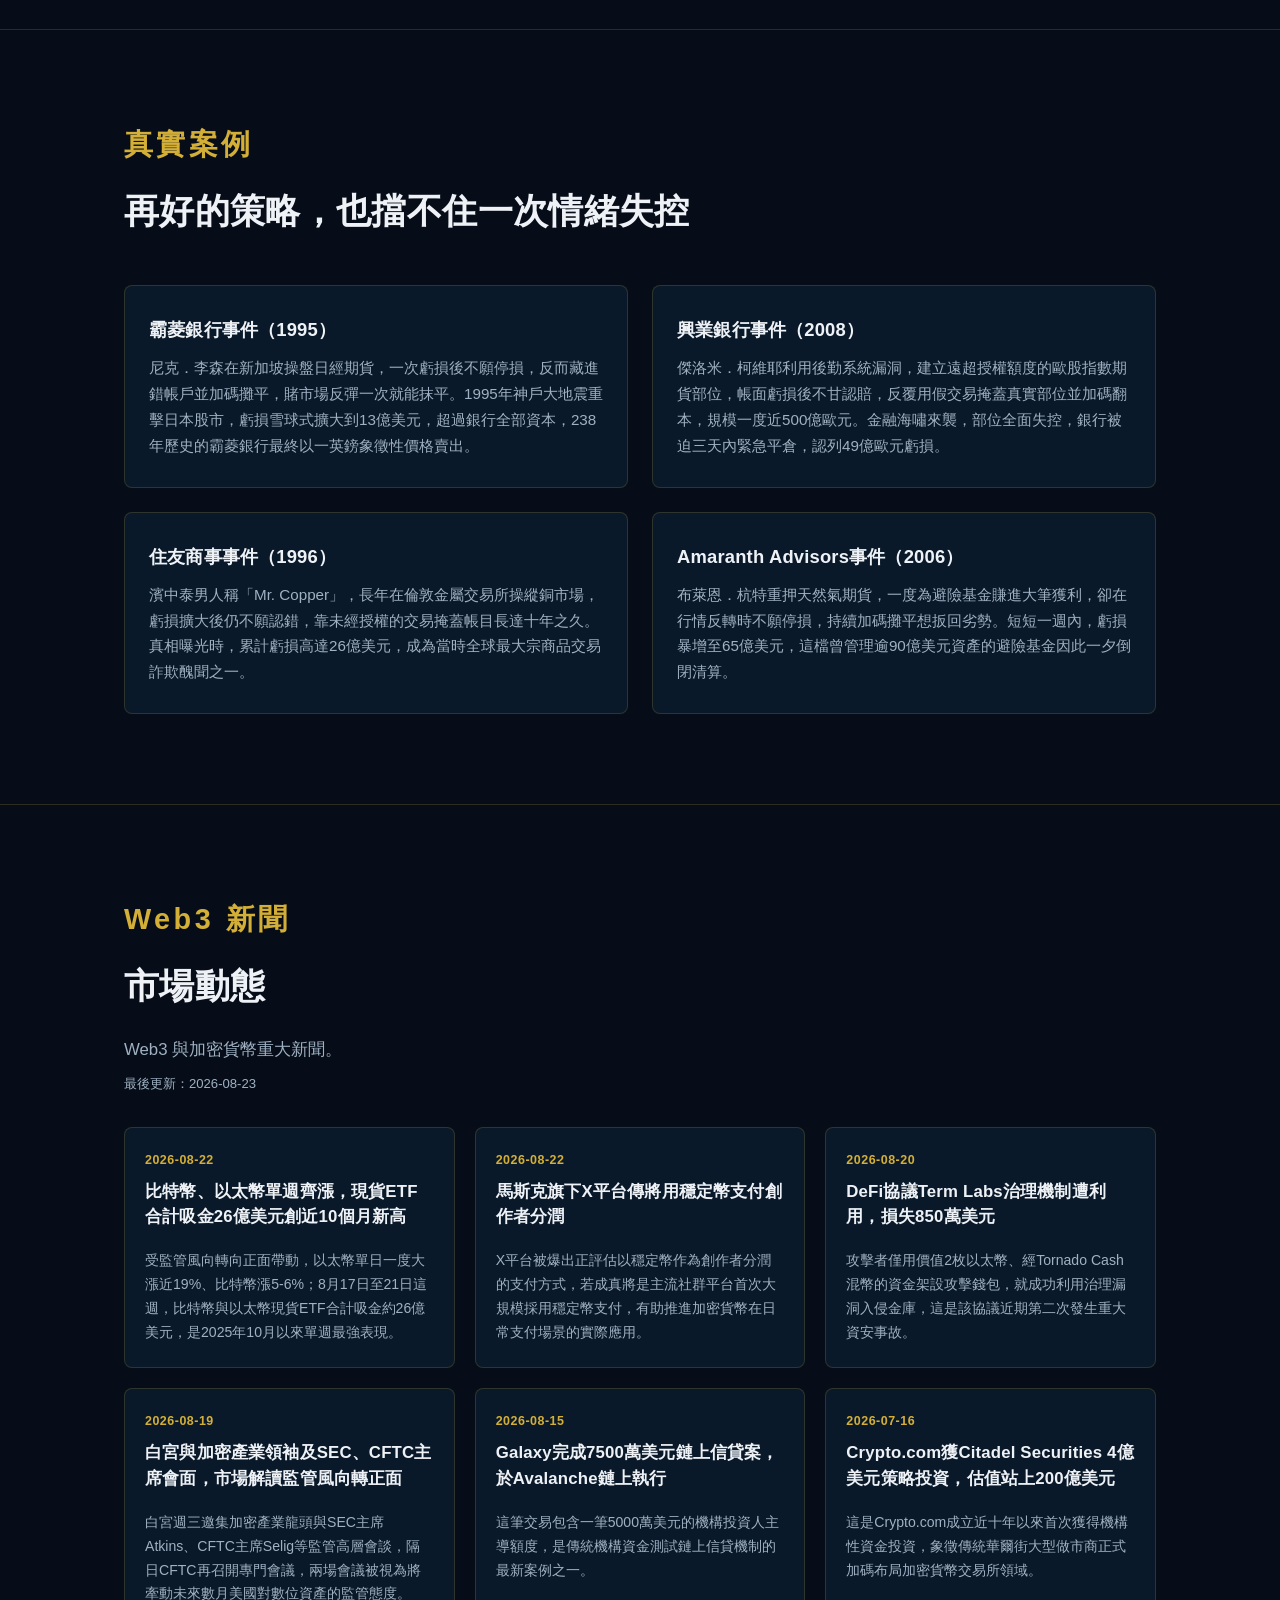
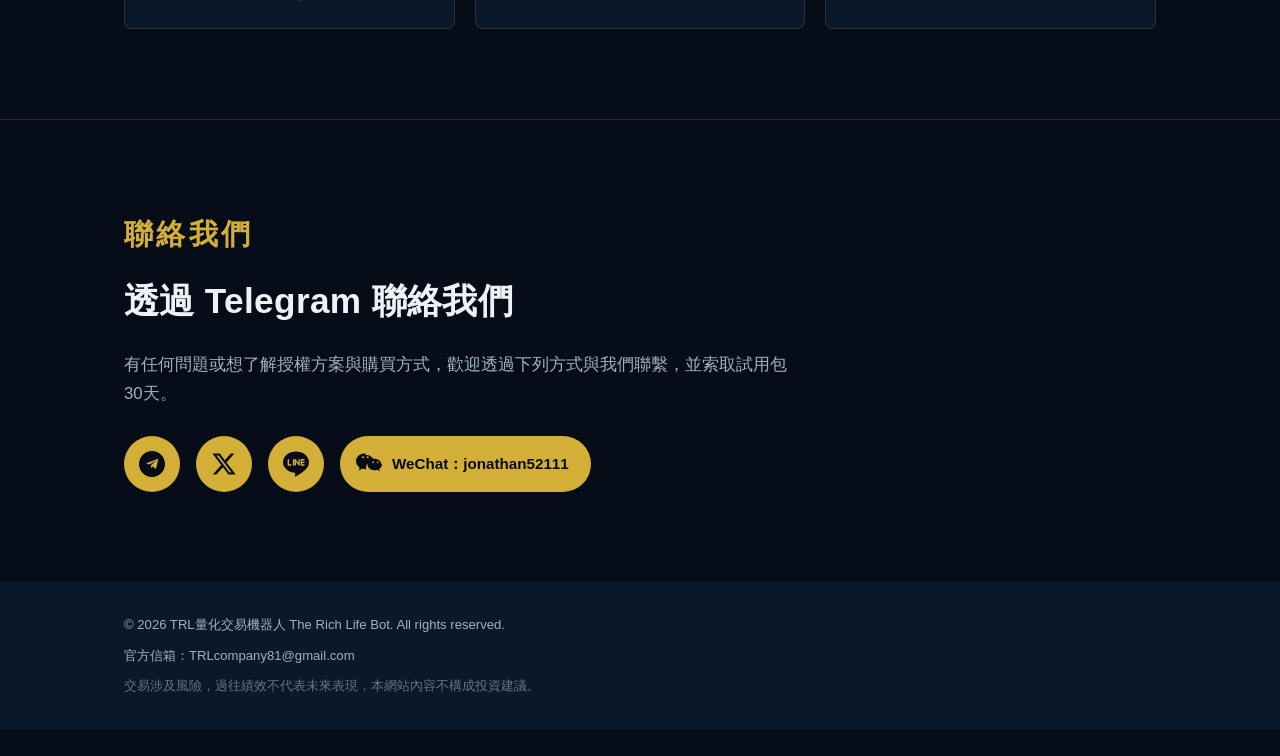
==== commit b834d865: "copy: update download callout to reflect auto-granted trial, no TG join needed Co-Authored-By: Claud" ====
--- a/index.html
+++ b/index.html
@@ -125,7 +125,7 @@
         <p class="eyebrow">下載 TRL</p>
         <h2>TRL 桌面版</h2>
         <p class="section-lead">下載並安裝 TRL 桌面版，開始使用授權金鑰啟動你的自動化交易。</p>
-        <p class="download-trial-callout">🎁 下載後加入官方TG即可向客服免費索取試用30天序號</p>
+        <p class="download-trial-callout">🎁 開啟機器人即自動開始試用30天，如有問題請聯絡客服人員</p>
         <div class="download-cta">
           <a href="https://trl-download-counter.trl-eason0801.workers.dev/download" class="btn btn-primary">⬇　下載 TRL Bot（Windows）</a>
           <p class="download-meta">版本 2026.09.18</p>
